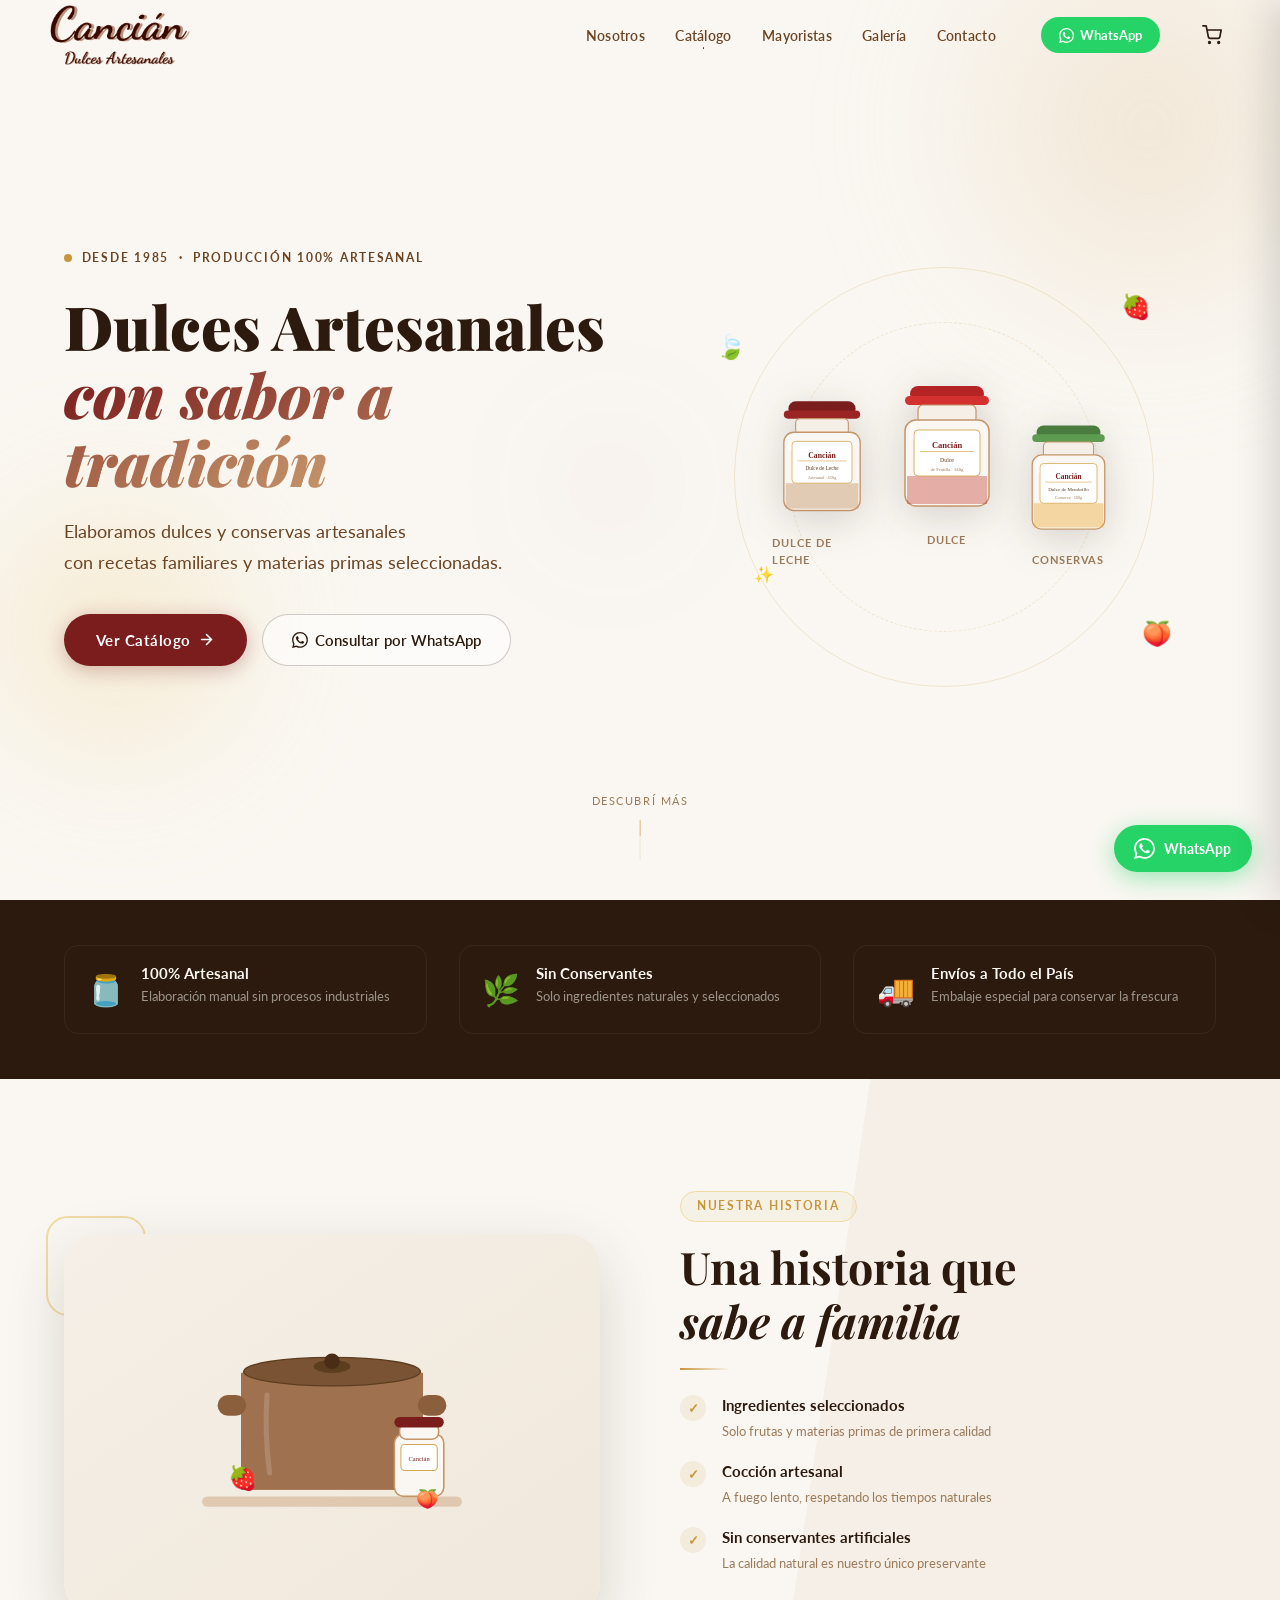
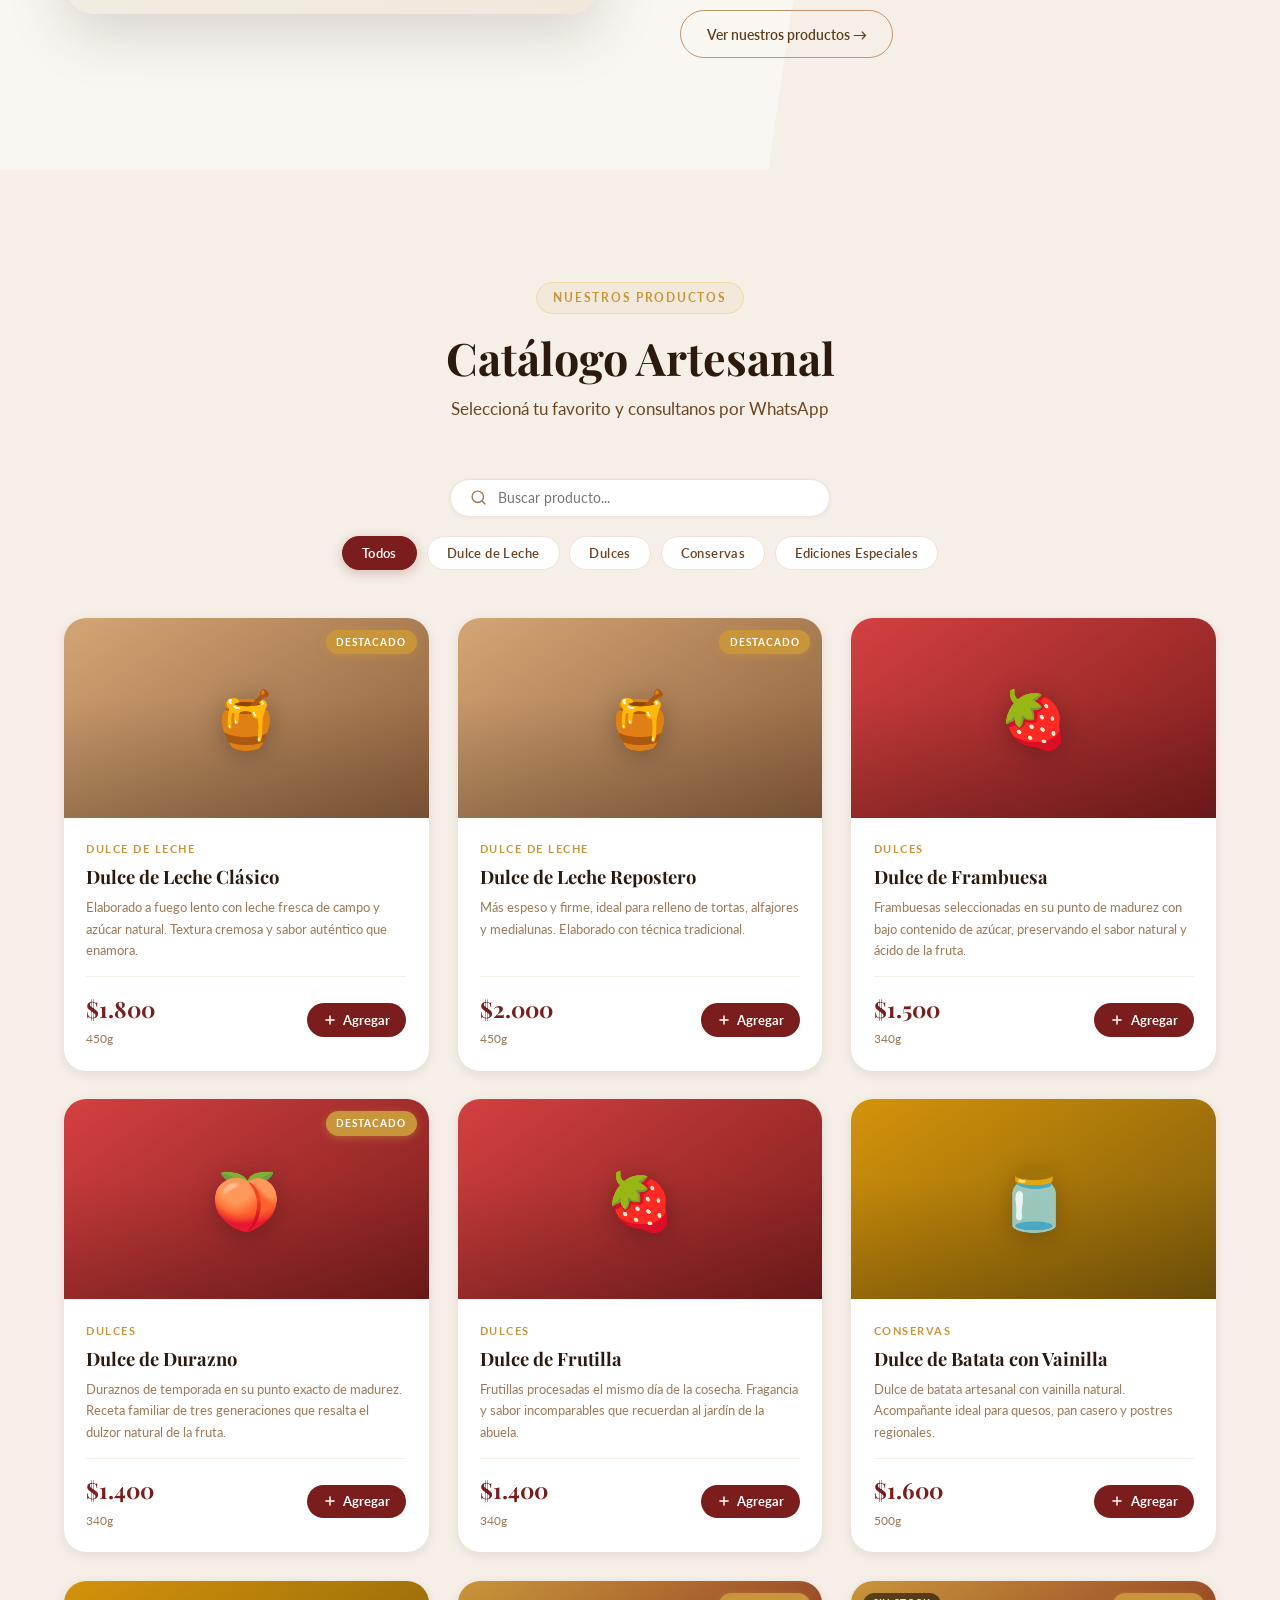
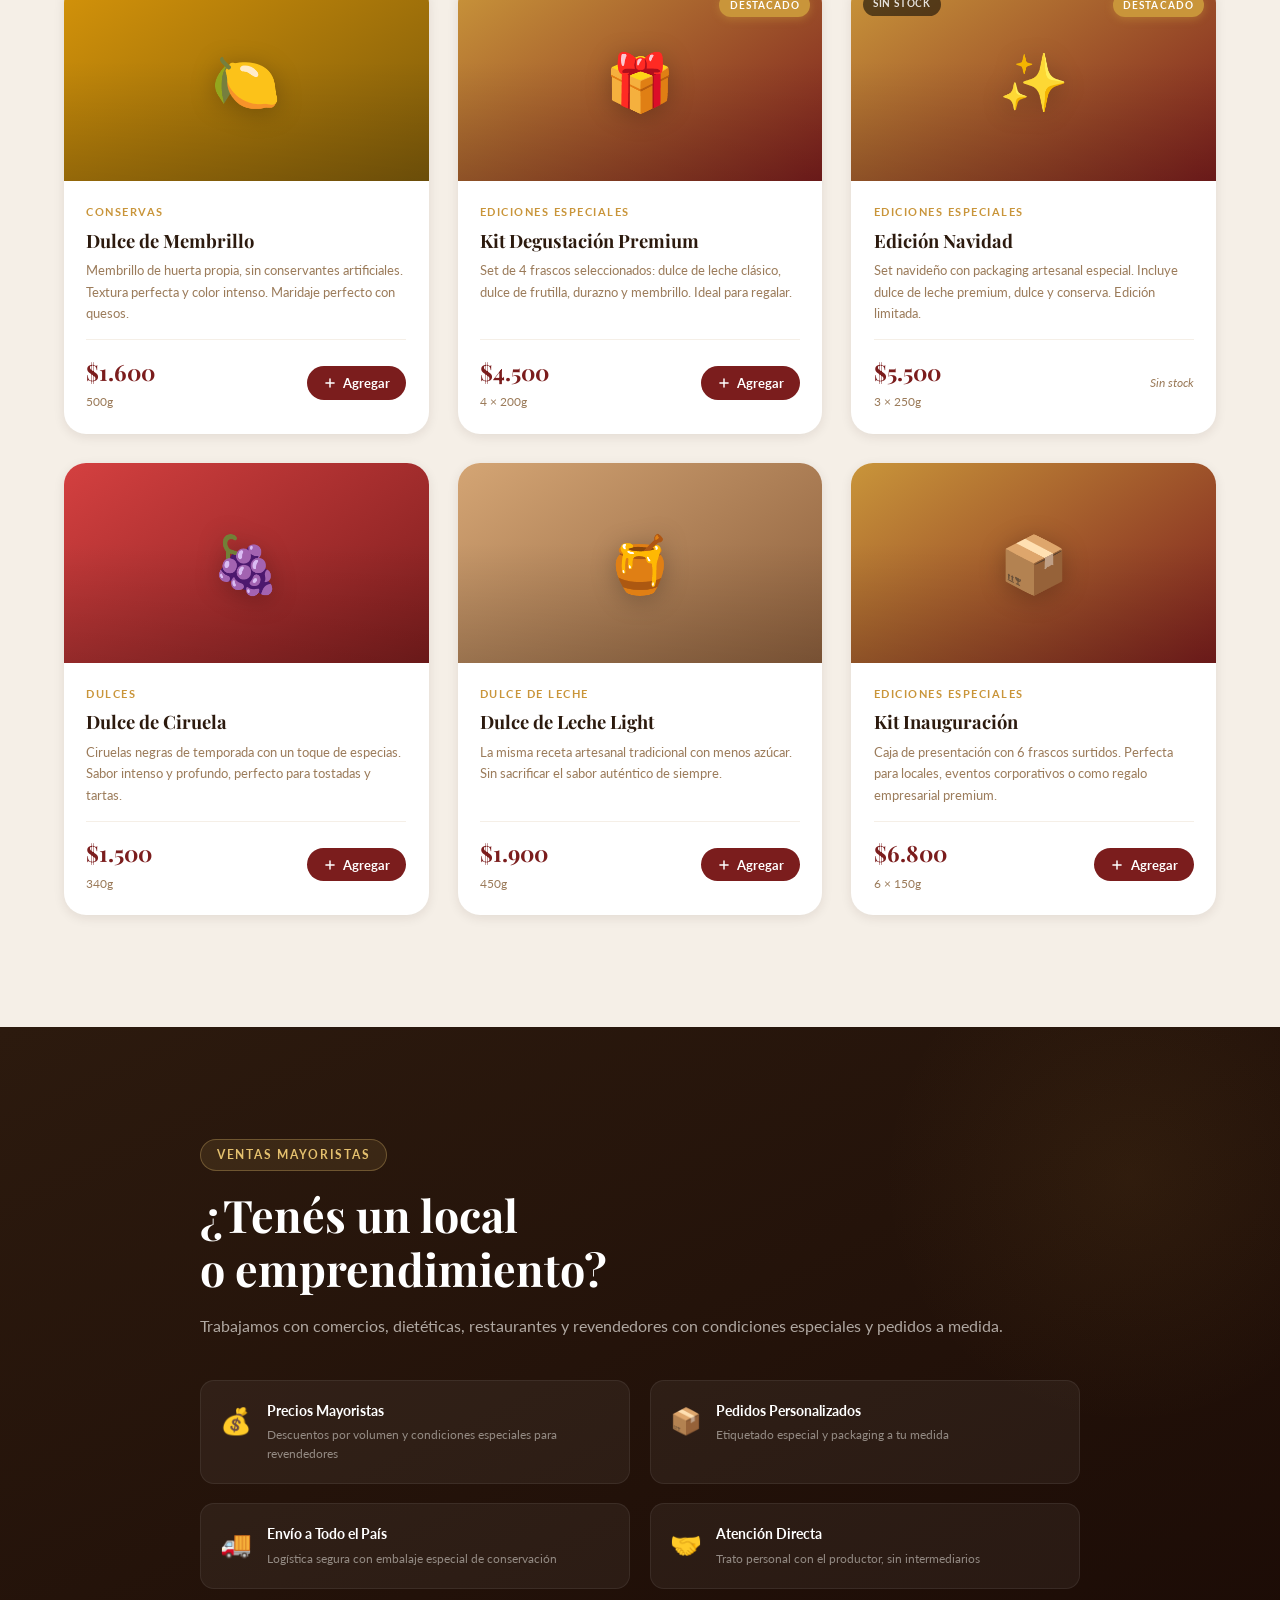
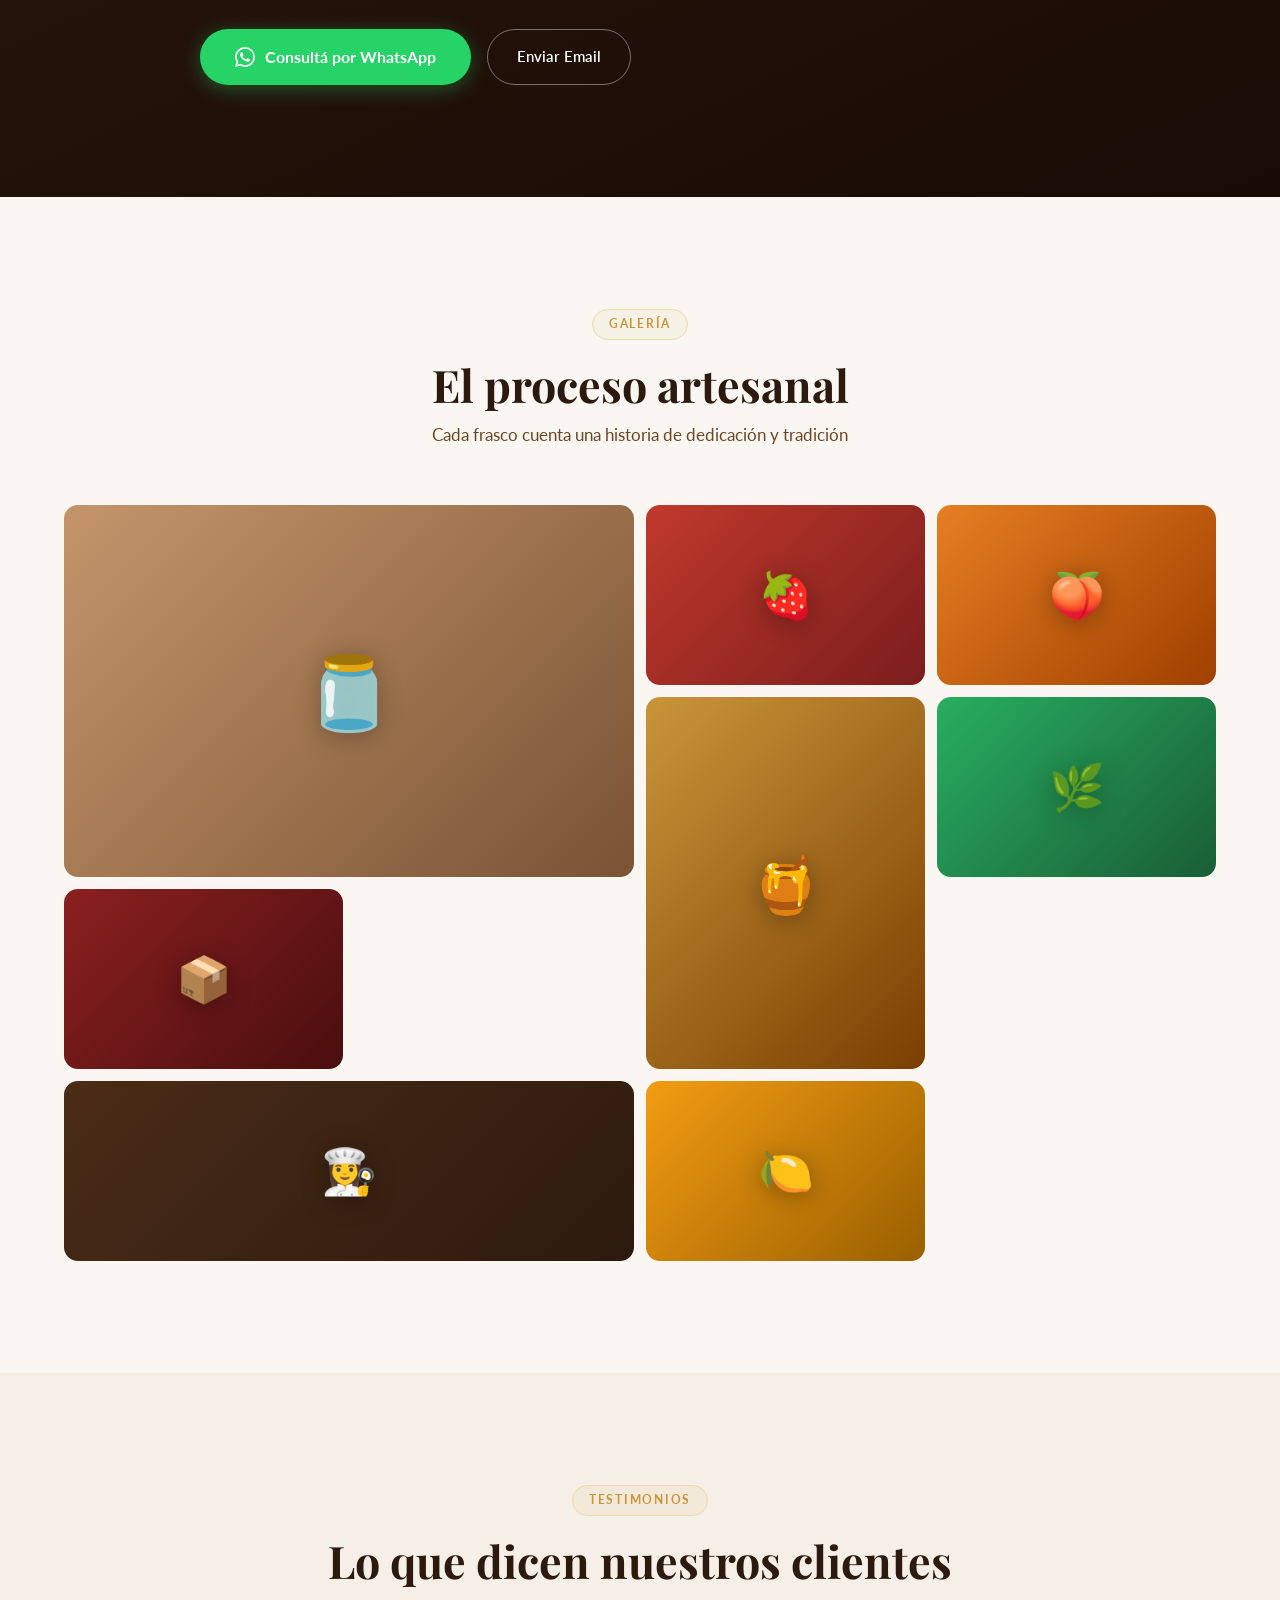
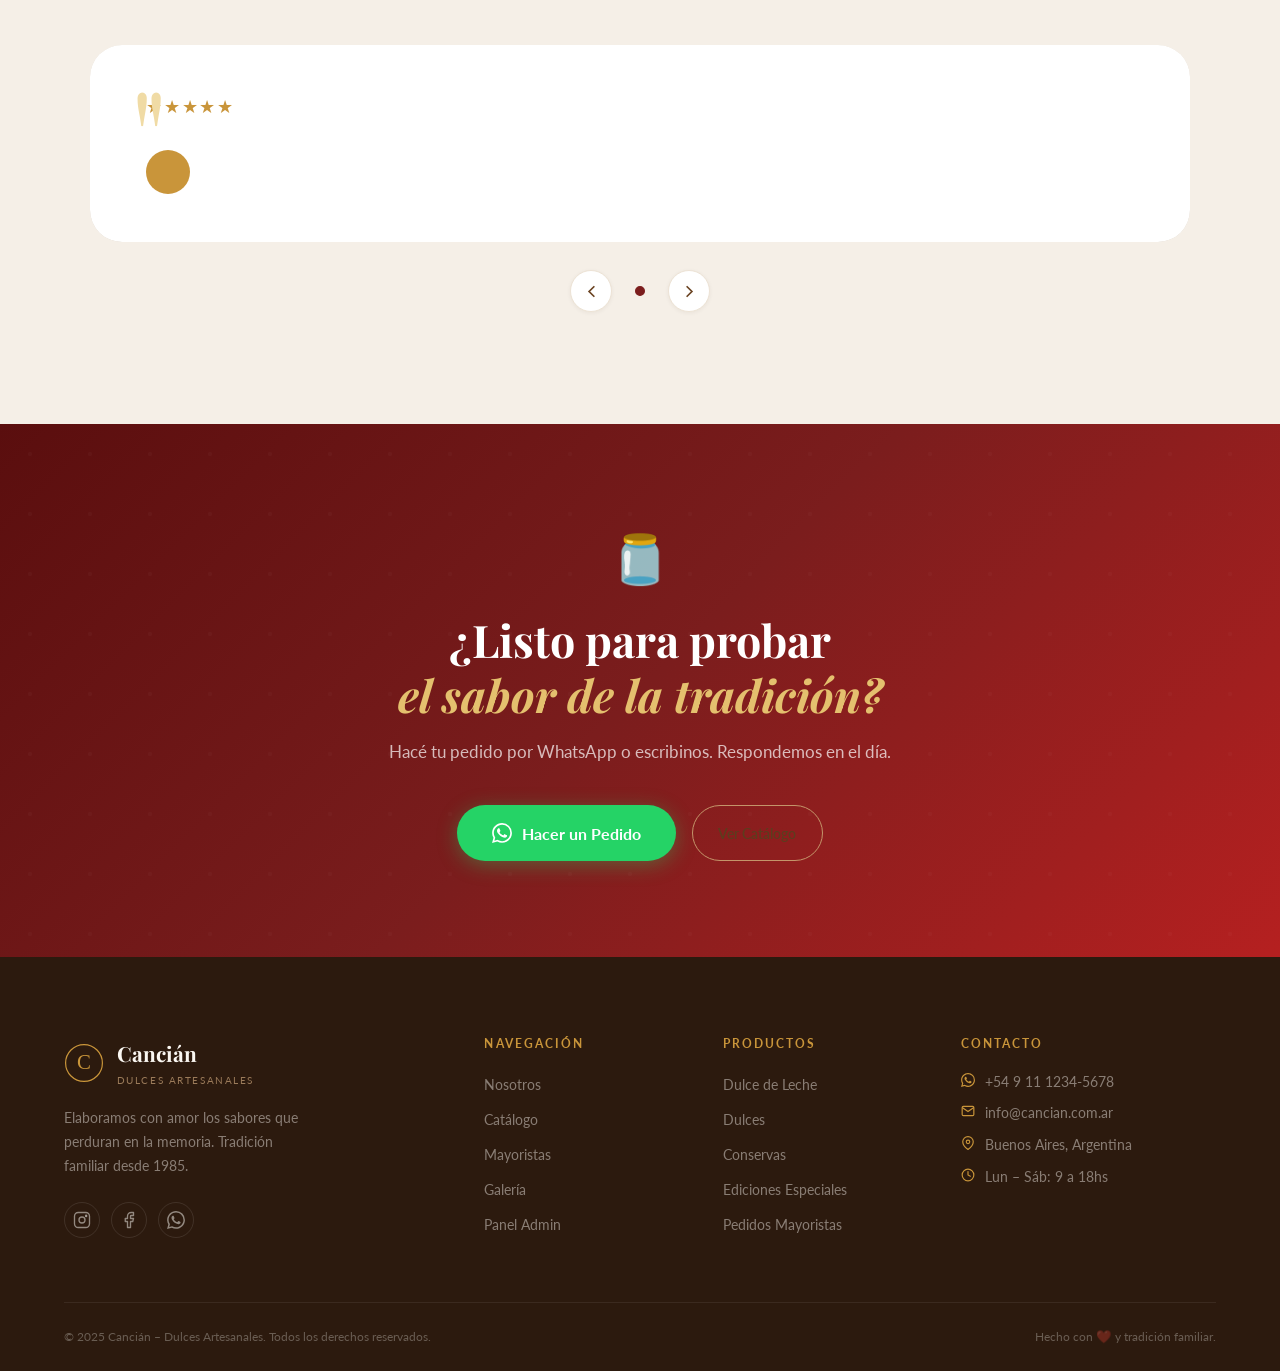
==== index.html @ 7d4ccec1 "Initial commit: sitio Cancián Dulces Artesanales Landing page con catálogo, testimonios, panel admin" ====
<!DOCTYPE html>
<html lang="es">
<head>
    <meta charset="UTF-8">
    <meta name="viewport" content="width=device-width, initial-scale=1.0">
    <meta name="description" content="Cancián Dulces Artesanales – Elaboramos dulces, dulces y conservas con recetas familiares y materias primas seleccionadas desde 1985.">
    <meta name="keywords" content="dulce de leche artesanal, dulces artesanales, conservas, dulces caseros, productos regionales Argentina">
    <meta property="og:title" content="Cancián – Dulces Artesanales">
    <meta property="og:description" content="Dulces y dulces artesanales con recetas familiares de tradición. Desde 1985.">
    <meta property="og:type" content="website">
    <title>Cancián – Dulces Artesanales</title>

    <link rel="preconnect" href="https://fonts.googleapis.com">
    <link rel="preconnect" href="https://fonts.gstatic.com" crossorigin>
    <link href="https://fonts.googleapis.com/css2?family=Playfair+Display:ital,wght@0,400;0,500;0,600;0,700;0,900;1,400;1,700&family=Crimson+Text:ital,wght@0,400;0,600;1,400&family=Lato:wght@300;400;700&display=swap" rel="stylesheet">
    <link rel="stylesheet" href="style.css">
    <link rel="icon" href="data:image/svg+xml,<svg xmlns='http://www.w3.org/2000/svg' viewBox='0 0 100 100'><rect width='100' height='100' rx='14' fill='%237B1D1D'/><text x='50%25' y='66%25' text-anchor='middle' font-family='Georgia,serif' font-size='60' fill='%23C9953A'>C</text></svg>">
</head>
<body class="is-loading">

    <!-- ====== LOADING SCREEN ====== -->
    <div class="loading-screen" id="loadingScreen">
        <div class="loading-inner">
            <div class="loading-emblem">
                <svg viewBox="0 0 100 100" xmlns="http://www.w3.org/2000/svg">
                    <circle cx="50" cy="50" r="46" fill="none" stroke="#C9953A" stroke-width="1.5" stroke-dasharray="289" stroke-dashoffset="289" class="loading-circle-anim"/>
                    <text x="50%" y="65%" text-anchor="middle" font-family="Georgia,serif" font-size="52" fill="#C9953A">C</text>
                </svg>
            </div>
            <p class="loading-name">Cancián</p>
            <p class="loading-sub">Dulces Artesanales</p>
            <div class="loading-bar-wrap"><div class="loading-bar-fill" id="loadingBar"></div></div>
        </div>
    </div>

    <!-- ====== WHATSAPP FLOTANTE ====== -->
    <a href="https://wa.me/5491112345678?text=Hola!%20Me%20interesa%20conocer%20sus%20productos%20artesanales." class="whatsapp-float" target="_blank" rel="noopener noreferrer" aria-label="Escribinos por WhatsApp">
        <svg viewBox="0 0 24 24" xmlns="http://www.w3.org/2000/svg" fill="currentColor">
            <path d="M17.472 14.382c-.297-.149-1.758-.867-2.03-.967-.273-.099-.471-.148-.67.15-.197.297-.767.966-.94 1.164-.173.199-.347.223-.644.075-.297-.15-1.255-.463-2.39-1.475-.883-.788-1.48-1.761-1.653-2.059-.173-.297-.018-.458.13-.606.134-.133.298-.347.446-.52.149-.174.198-.298.298-.497.099-.198.05-.371-.025-.52-.075-.149-.669-1.612-.916-2.207-.242-.579-.487-.5-.669-.51-.173-.008-.371-.01-.57-.01-.198 0-.52.074-.792.372-.272.297-1.04 1.016-1.04 2.479 0 1.462 1.065 2.875 1.213 3.074.149.198 2.096 3.2 5.077 4.487.709.306 1.262.489 1.694.625.712.227 1.36.195 1.871.118.571-.085 1.758-.719 2.006-1.413.248-.694.248-1.289.173-1.413-.074-.124-.272-.198-.57-.347m-5.421 7.403h-.004a9.87 9.87 0 01-5.031-1.378l-.361-.214-3.741.982.998-3.648-.235-.374a9.86 9.86 0 01-1.51-5.26c.001-5.45 4.436-9.884 9.888-9.884 2.64 0 5.122 1.03 6.988 2.898a9.825 9.825 0 012.893 6.994c-.003 5.45-4.437 9.884-9.885 9.884m8.413-18.297A11.815 11.815 0 0012.05 0C5.495 0 .16 5.335.157 11.892c0 2.096.547 4.142 1.588 5.945L.057 24l6.305-1.654a11.882 11.882 0 005.683 1.448h.005c6.554 0 11.89-5.335 11.893-11.893a11.821 11.821 0 00-3.48-8.413Z"/>
        </svg>
        <span class="wa-label">WhatsApp</span>
    </a>

    <!-- ====== NAVBAR ====== -->
    <nav class="navbar" id="navbar">
        <div class="nav-inner">
            <a href="#home" class="nav-logo">
                <img src="logo-cropped.png" alt="Cancián – Dulces Artesanales" class="nav-logo-img">
            </a>

            <ul class="nav-links" id="navLinks">
                <li><a href="#nosotros" class="nav-link">Nosotros</a></li>
                <li><a href="#catalogo" class="nav-link">Catálogo</a></li>
                <li><a href="#mayoristas" class="nav-link">Mayoristas</a></li>
                <li><a href="#galeria" class="nav-link">Galería</a></li>
                <li><a href="#contacto" class="nav-link">Contacto</a></li>
            </ul>

            <a href="https://wa.me/5491112345678" class="btn-nav-wa" target="_blank" rel="noopener">
                <svg viewBox="0 0 24 24" width="15" height="15" xmlns="http://www.w3.org/2000/svg" fill="currentColor">
                    <path d="M17.472 14.382c-.297-.149-1.758-.867-2.03-.967-.273-.099-.471-.148-.67.15-.197.297-.767.966-.94 1.164-.173.199-.347.223-.644.075-.297-.15-1.255-.463-2.39-1.475-.883-.788-1.48-1.761-1.653-2.059-.173-.297-.018-.458.13-.606.134-.133.298-.347.446-.52.149-.174.198-.298.298-.497.099-.198.05-.371-.025-.52-.075-.149-.669-1.612-.916-2.207-.242-.579-.487-.5-.669-.51-.173-.008-.371-.01-.57-.01-.198 0-.52.074-.792.372-.272.297-1.04 1.016-1.04 2.479 0 1.462 1.065 2.875 1.213 3.074.149.198 2.096 3.2 5.077 4.487.709.306 1.262.489 1.694.625.712.227 1.36.195 1.871.118.571-.085 1.758-.719 2.006-1.413.248-.694.248-1.289.173-1.413-.074-.124-.272-.198-.57-.347m-5.421 7.403h-.004a9.87 9.87 0 01-5.031-1.378l-.361-.214-3.741.982.998-3.648-.235-.374a9.86 9.86 0 01-1.51-5.26c.001-5.45 4.436-9.884 9.888-9.884 2.64 0 5.122 1.03 6.988 2.898a9.825 9.825 0 012.893 6.994c-.003 5.45-4.437 9.884-9.885 9.884m8.413-18.297A11.815 11.815 0 0012.05 0C5.495 0 .16 5.335.157 11.892c0 2.096.547 4.142 1.588 5.945L.057 24l6.305-1.654a11.882 11.882 0 005.683 1.448h.005c6.554 0 11.89-5.335 11.893-11.893a11.821 11.821 0 00-3.48-8.413Z"/>
                </svg>
                WhatsApp
            </a>

            <button class="cart-nav-btn" id="cartNavBtn" aria-label="Ver carrito">
                <svg viewBox="0 0 24 24" width="20" height="20" fill="none" stroke="currentColor" stroke-width="2" stroke-linecap="round" stroke-linejoin="round" xmlns="http://www.w3.org/2000/svg"><circle cx="9" cy="21" r="1"/><circle cx="20" cy="21" r="1"/><path d="M1 1h4l2.68 13.39a2 2 0 001.99 1.61h9.72a2 2 0 001.99-1.61L23 6H6"/></svg>
                <span class="cart-badge" id="cartBadge" style="display:none">0</span>
            </button>

            <button class="nav-toggle" id="navToggle" aria-label="Abrir menú">
                <span></span><span></span><span></span>
            </button>
        </div>
    </nav>

    <!-- ====== HERO ====== -->
    <section class="hero" id="home">
        <div class="hero-bg-orbs">
            <div class="orb orb-1"></div>
            <div class="orb orb-2"></div>
            <div class="orb orb-3"></div>
        </div>

        <div class="hero-inner">
            <!-- Text -->
            <div class="hero-text" data-reveal="fade-right">
                <div class="hero-badge">
                    <span class="badge-pulse"></span>
                    Desde 1985 &nbsp;·&nbsp; Producción 100% Artesanal
                </div>
                <h1 class="hero-h1">
                    Dulces Artesanales<br>
                    <em>con sabor a tradición</em>
                </h1>
                <p class="hero-p">
                    Elaboramos dulces y conservas artesanales<br class="hero-br">
                    con recetas familiares y materias primas seleccionadas.
                </p>
                <div class="hero-btns">
                    <a href="#catalogo" class="btn-primary">
                        Ver Catálogo
                        <svg viewBox="0 0 24 24" width="17" height="17" fill="none" stroke="currentColor" stroke-width="2.2" stroke-linecap="round" xmlns="http://www.w3.org/2000/svg"><path d="M5 12h14M12 5l7 7-7 7"/></svg>
                    </a>
                    <a href="https://wa.me/5491112345678?text=Hola!%20Me%20interesan%20sus%20productos%20artesanales." class="btn-outline-hero" target="_blank" rel="noopener">
                        <svg viewBox="0 0 24 24" width="16" height="16" fill="currentColor" xmlns="http://www.w3.org/2000/svg"><path d="M17.472 14.382c-.297-.149-1.758-.867-2.03-.967-.273-.099-.471-.148-.67.15-.197.297-.767.966-.94 1.164-.173.199-.347.223-.644.075-.297-.15-1.255-.463-2.39-1.475-.883-.788-1.48-1.761-1.653-2.059-.173-.297-.018-.458.13-.606.134-.133.298-.347.446-.52.149-.174.198-.298.298-.497.099-.198.05-.371-.025-.52-.075-.149-.669-1.612-.916-2.207-.242-.579-.487-.5-.669-.51-.173-.008-.371-.01-.57-.01-.198 0-.52.074-.792.372-.272.297-1.04 1.016-1.04 2.479 0 1.462 1.065 2.875 1.213 3.074.149.198 2.096 3.2 5.077 4.487.709.306 1.262.489 1.694.625.712.227 1.36.195 1.871.118.571-.085 1.758-.719 2.006-1.413.248-.694.248-1.289.173-1.413-.074-.124-.272-.198-.57-.347m-5.421 7.403h-.004a9.87 9.87 0 01-5.031-1.378l-.361-.214-3.741.982.998-3.648-.235-.374a9.86 9.86 0 01-1.51-5.26c.001-5.45 4.436-9.884 9.888-9.884 2.64 0 5.122 1.03 6.988 2.898a9.825 9.825 0 012.893 6.994c-.003 5.45-4.437 9.884-9.885 9.884m8.413-18.297A11.815 11.815 0 0012.05 0C5.495 0 .16 5.335.157 11.892c0 2.096.547 4.142 1.588 5.945L.057 24l6.305-1.654a11.882 11.882 0 005.683 1.448h.005c6.554 0 11.89-5.335 11.893-11.893a11.821 11.821 0 00-3.48-8.413Z"/></svg>
                        Consultar por WhatsApp
                    </a>
                </div>
            </div>

            <!-- Visual -->
            <div class="hero-visual" data-reveal="fade-left">
                <div class="hero-ring hero-ring-out"></div>
                <div class="hero-ring hero-ring-in"></div>
                <div class="hero-jars-wrap">
                    <!-- Jar 1 -->
                    <div class="hjar hjar-1">
                        <svg viewBox="0 0 110 155" xmlns="http://www.w3.org/2000/svg">
                            <rect x="18" y="18" width="74" height="16" rx="8" fill="#7B1D1D"/>
                            <rect x="13" y="28" width="84" height="9" rx="4.5" fill="#9B2525"/>
                            <rect x="26" y="37" width="58" height="18" rx="5" fill="#F5EFE7" stroke="#C4956A" stroke-width="1.2"/>
                            <rect x="13" y="52" width="84" height="86" rx="11" fill="#FAF7F2" stroke="#C4956A" stroke-width="1.5"/>
                            <rect x="15" y="108" width="80" height="28" rx="0 0 10 10" fill="#C4956A" opacity="0.45"/>
                            <rect x="22" y="62" width="66" height="46" rx="4" fill="white" stroke="#D4A853" stroke-width="0.9"/>
                            <text x="55" y="80" text-anchor="middle" font-family="Georgia,serif" font-size="8.5" fill="#7B1D1D" font-weight="bold">Cancián</text>
                            <line x1="28" y1="83.5" x2="82" y2="83.5" stroke="#D4A853" stroke-width="0.7"/>
                            <text x="55" y="94" text-anchor="middle" font-family="Georgia,serif" font-size="5.8" fill="#5C3D1E">Dulce de Leche</text>
                            <text x="55" y="103" text-anchor="middle" font-family="Georgia,serif" font-size="4.8" fill="#9B7B5A">Artesanal · 450g</text>
                            <rect x="18" y="55" width="3.5" height="18" rx="1.5" fill="white" opacity="0.55"/>
                        </svg>
                        <span class="hjar-label">Dulce de Leche</span>
                    </div>
                    <!-- Jar 2 -->
                    <div class="hjar hjar-2">
                        <svg viewBox="0 0 110 155" xmlns="http://www.w3.org/2000/svg">
                            <rect x="18" y="18" width="74" height="16" rx="8" fill="#B52424"/>
                            <rect x="13" y="28" width="84" height="9" rx="4.5" fill="#D43030"/>
                            <rect x="26" y="37" width="58" height="18" rx="5" fill="#F5EFE7" stroke="#C4956A" stroke-width="1.2"/>
                            <rect x="13" y="52" width="84" height="86" rx="11" fill="#FAF7F2" stroke="#C4956A" stroke-width="1.5"/>
                            <rect x="15" y="108" width="80" height="28" rx="0 0 10 10" fill="#C0392B" opacity="0.38"/>
                            <rect x="22" y="62" width="66" height="46" rx="4" fill="white" stroke="#D4A853" stroke-width="0.9"/>
                            <text x="55" y="80" text-anchor="middle" font-family="Georgia,serif" font-size="8.5" fill="#7B1D1D" font-weight="bold">Cancián</text>
                            <line x1="28" y1="83.5" x2="82" y2="83.5" stroke="#D4A853" stroke-width="0.7"/>
                            <text x="55" y="94" text-anchor="middle" font-family="Georgia,serif" font-size="5.8" fill="#5C3D1E">Dulce</text>
                            <text x="55" y="103" text-anchor="middle" font-family="Georgia,serif" font-size="4.8" fill="#9B7B5A">de Frutilla · 340g</text>
                            <rect x="18" y="55" width="3.5" height="18" rx="1.5" fill="white" opacity="0.55"/>
                        </svg>
                        <span class="hjar-label">Dulce</span>
                    </div>
                    <!-- Jar 3 -->
                    <div class="hjar hjar-3">
                        <svg viewBox="0 0 110 155" xmlns="http://www.w3.org/2000/svg">
                            <rect x="18" y="18" width="74" height="16" rx="8" fill="#4A7C3F"/>
                            <rect x="13" y="28" width="84" height="9" rx="4.5" fill="#5D9B50"/>
                            <rect x="26" y="37" width="58" height="18" rx="5" fill="#F5EFE7" stroke="#C4956A" stroke-width="1.2"/>
                            <rect x="13" y="52" width="84" height="86" rx="11" fill="#FAF7F2" stroke="#C4956A" stroke-width="1.5"/>
                            <rect x="15" y="108" width="80" height="28" rx="0 0 10 10" fill="#E8A020" opacity="0.38"/>
                            <rect x="22" y="62" width="66" height="46" rx="4" fill="white" stroke="#D4A853" stroke-width="0.9"/>
                            <text x="55" y="80" text-anchor="middle" font-family="Georgia,serif" font-size="8.5" fill="#7B1D1D" font-weight="bold">Cancián</text>
                            <line x1="28" y1="83.5" x2="82" y2="83.5" stroke="#D4A853" stroke-width="0.7"/>
                            <text x="55" y="94" text-anchor="middle" font-family="Georgia,serif" font-size="5.8" fill="#5C3D1E">Dulce de Membrillo</text>
                            <text x="55" y="103" text-anchor="middle" font-family="Georgia,serif" font-size="4.8" fill="#9B7B5A">Conserva · 500g</text>
                            <rect x="18" y="55" width="3.5" height="18" rx="1.5" fill="white" opacity="0.55"/>
                        </svg>
                        <span class="hjar-label">Conservas</span>
                    </div>
                </div>
                <!-- Floating deco -->
                <div class="float-el fl-1">🍓</div>
                <div class="float-el fl-2">🍃</div>
                <div class="float-el fl-3">🍑</div>
                <div class="float-el fl-4">✨</div>
            </div>
        </div>

        <div class="hero-scroll">
            <span>Descubrí más</span>
            <div class="scroll-track"><div class="scroll-dot"></div></div>
        </div>
    </section>

    <!-- ====== FEATURE STRIP ====== -->
    <section class="strip">
        <div class="strip-inner">
            <div class="strip-item" data-reveal="fade-up">
                <div class="strip-icon">🫙</div>
                <div><h4>100% Artesanal</h4><p>Elaboración manual sin procesos industriales</p></div>
            </div>
            <div class="strip-item" data-reveal="fade-up" data-delay="100">
                <div class="strip-icon">🌿</div>
                <div><h4>Sin Conservantes</h4><p>Solo ingredientes naturales y seleccionados</p></div>
            </div>
            <div class="strip-item" data-reveal="fade-up" data-delay="200">
                <div class="strip-icon">🚚</div>
                <div><h4>Envíos a Todo el País</h4><p>Embalaje especial para conservar la frescura</p></div>
            </div>
        </div>
    </section>

    <!-- ====== NOSOTROS ====== -->
    <section class="about" id="nosotros">
        <div class="about-inner">
            <!-- Visual -->
            <div class="about-visual" data-reveal="fade-right">
                <div class="about-img-frame">
                    <div class="about-art">
                        <div class="art-pot-wrap">
                            <svg viewBox="0 0 200 220" xmlns="http://www.w3.org/2000/svg" class="art-pot-svg">
                                <!-- Steam -->
                                <path d="M80 30 Q75 15 80 5" stroke="#C4956A" stroke-width="2" fill="none" stroke-linecap="round" opacity="0.6" class="steam-path s1"/>
                                <path d="M100 28 Q95 10 100 0" stroke="#C4956A" stroke-width="2" fill="none" stroke-linecap="round" opacity="0.6" class="steam-path s2"/>
                                <path d="M120 30 Q125 15 120 5" stroke="#C4956A" stroke-width="2" fill="none" stroke-linecap="round" opacity="0.6" class="steam-path s3"/>
                                <!-- Pot body -->
                                <ellipse cx="100" cy="75" rx="70" ry="12" fill="#8B5E3C"/>
                                <rect x="30" y="73" width="140" height="90" rx="20 20 30 30" fill="#A0714F"/>
                                <!-- Content -->
                                <ellipse cx="100" cy="73" rx="66" ry="10" fill="#C4956A"/>
                                <!-- Handles -->
                                <rect x="12" y="90" width="22" height="16" rx="8" fill="#8B5E3C"/>
                                <rect x="166" y="90" width="22" height="16" rx="8" fill="#8B5E3C"/>
                                <!-- Lid -->
                                <ellipse cx="100" cy="72" rx="68" ry="11" fill="#7A5335" stroke="#5C3D1E" stroke-width="1"/>
                                <ellipse cx="100" cy="68" rx="14" ry="5" fill="#5C3D1E"/>
                                <circle cx="100" cy="64" r="6" fill="#4A2C17"/>
                                <!-- Shine on pot -->
                                <path d="M50 90 Q48 120 52 150" stroke="white" stroke-width="4" fill="none" stroke-linecap="round" opacity="0.15"/>
                                <!-- Table -->
                                <rect x="0" y="168" width="200" height="8" rx="4" fill="#C4956A" opacity="0.4"/>
                                <!-- Jar beside pot -->
                                <rect x="148" y="120" width="38" height="48" rx="7" fill="#FAF7F2" stroke="#C4956A" stroke-width="1.2"/>
                                <rect x="152" y="112" width="30" height="12" rx="5" fill="#FAF7F2" stroke="#C4956A" stroke-width="1.2"/>
                                <rect x="148" y="107" width="38" height="8" rx="4" fill="#7B1D1D"/>
                                <rect x="153" y="128" width="28" height="20" rx="3" fill="white" stroke="#D4A853" stroke-width="0.8"/>
                                <text x="167" y="141" text-anchor="middle" font-family="Georgia,serif" font-size="5" fill="#7B1D1D">Cancián</text>
                                <!-- Fruit icons -->
                                <text x="20" y="160" font-size="18">🍓</text>
                                <text x="165" y="175" font-size="14">🍑</text>
                            </svg>
                        </div>
                    </div>
                </div>
                <div class="about-frame-deco"></div>
            </div>

            <!-- Text -->
            <div class="about-text" data-reveal="fade-left">
                <div class="section-tag">Nuestra Historia</div>
                <h2 class="section-title">Una historia que<br><em>sabe a familia</em></h2>
                <div class="title-line"></div>
                <div class="about-checks">
                    <div class="check-item">
                        <div class="check-icon">✓</div>
                        <div><strong>Ingredientes seleccionados</strong><p>Solo frutas y materias primas de primera calidad</p></div>
                    </div>
                    <div class="check-item">
                        <div class="check-icon">✓</div>
                        <div><strong>Cocción artesanal</strong><p>A fuego lento, respetando los tiempos naturales</p></div>
                    </div>
                    <div class="check-item">
                        <div class="check-icon">✓</div>
                        <div><strong>Sin conservantes artificiales</strong><p>La calidad natural es nuestro único preservante</p></div>
                    </div>
                </div>
                <a href="#catalogo" class="btn-outline-brown">Ver nuestros productos →</a>
            </div>
        </div>
    </section>

    <!-- ====== CATÁLOGO ====== -->
    <section class="catalog" id="catalogo">
        <div class="catalog-inner">
            <div class="section-header" data-reveal="fade-up">
                <div class="section-tag">Nuestros Productos</div>
                <h2 class="section-title">Catálogo Artesanal</h2>
                <p class="section-sub">Seleccioná tu favorito y consultanos por WhatsApp</p>
            </div>

            <!-- Controls -->
            <div class="cat-controls" data-reveal="fade-up">
                <div class="cat-search">
                    <svg viewBox="0 0 24 24" width="17" height="17" fill="none" stroke="currentColor" stroke-width="2" xmlns="http://www.w3.org/2000/svg"><circle cx="11" cy="11" r="8"/><path d="M21 21l-4.35-4.35" stroke-linecap="round"/></svg>
                    <input type="text" id="searchInput" placeholder="Buscar producto..." autocomplete="off">
                    <button class="search-clear" id="searchClear" style="display:none">✕</button>
                </div>
                <div class="cat-filters" id="catFilters">
                    <button class="filter-btn active" data-filter="all">Todos</button>
                    <button class="filter-btn" data-filter="dulce-de-leche">Dulce de Leche</button>
                    <button class="filter-btn" data-filter="dulces">Dulces</button>
                    <button class="filter-btn" data-filter="conservas">Conservas</button>
                    <button class="filter-btn" data-filter="ediciones-especiales">Ediciones Especiales</button>
                </div>
            </div>

            <!-- Grid -->
            <div class="products-grid" id="productsGrid"></div>

            <div class="no-results" id="noResults">
                <div class="no-results-icon">🫙</div>
                <p>No encontramos productos para tu búsqueda.</p>
                <button class="btn-outline-brown" onclick="resetFilters()">Ver todos los productos</button>
            </div>
        </div>
    </section>

    <!-- ====== MAYORISTAS ====== -->
    <section class="wholesale" id="mayoristas">
        <div class="wholesale-inner">
            <div class="wholesale-content" data-reveal="fade-right">
                <div class="section-tag section-tag-light">Ventas Mayoristas</div>
                <h2 class="wholesale-title">¿Tenés un local<br>o emprendimiento?</h2>
                <p class="wholesale-sub">
                    Trabajamos con comercios, dietéticas, restaurantes y revendedores
                    con condiciones especiales y pedidos a medida.
                </p>
                <div class="wholesale-grid">
                    <div class="w-benefit" data-reveal="fade-up">
                        <div class="w-icon">💰</div>
                        <div><strong>Precios Mayoristas</strong><p>Descuentos por volumen y condiciones especiales para revendedores</p></div>
                    </div>
                    <div class="w-benefit" data-reveal="fade-up" data-delay="100">
                        <div class="w-icon">📦</div>
                        <div><strong>Pedidos Personalizados</strong><p>Etiquetado especial y packaging a tu medida</p></div>
                    </div>
                    <div class="w-benefit" data-reveal="fade-up" data-delay="200">
                        <div class="w-icon">🚚</div>
                        <div><strong>Envío a Todo el País</strong><p>Logística segura con embalaje especial de conservación</p></div>
                    </div>
                    <div class="w-benefit" data-reveal="fade-up" data-delay="300">
                        <div class="w-icon">🤝</div>
                        <div><strong>Atención Directa</strong><p>Trato personal con el productor, sin intermediarios</p></div>
                    </div>
                </div>
                <div class="wholesale-ctas">
                    <a href="https://wa.me/5491112345678?text=Hola!%20Quisiera%20información%20sobre%20precios%20mayoristas." class="btn-wa-xl" target="_blank" rel="noopener">
                        <svg viewBox="0 0 24 24" width="20" height="20" fill="currentColor" xmlns="http://www.w3.org/2000/svg"><path d="M17.472 14.382c-.297-.149-1.758-.867-2.03-.967-.273-.099-.471-.148-.67.15-.197.297-.767.966-.94 1.164-.173.199-.347.223-.644.075-.297-.15-1.255-.463-2.39-1.475-.883-.788-1.48-1.761-1.653-2.059-.173-.297-.018-.458.13-.606.134-.133.298-.347.446-.52.149-.174.198-.298.298-.497.099-.198.05-.371-.025-.52-.075-.149-.669-1.612-.916-2.207-.242-.579-.487-.5-.669-.51-.173-.008-.371-.01-.57-.01-.198 0-.52.074-.792.372-.272.297-1.04 1.016-1.04 2.479 0 1.462 1.065 2.875 1.213 3.074.149.198 2.096 3.2 5.077 4.487.709.306 1.262.489 1.694.625.712.227 1.36.195 1.871.118.571-.085 1.758-.719 2.006-1.413.248-.694.248-1.289.173-1.413-.074-.124-.272-.198-.57-.347m-5.421 7.403h-.004a9.87 9.87 0 01-5.031-1.378l-.361-.214-3.741.982.998-3.648-.235-.374a9.86 9.86 0 01-1.51-5.26c.001-5.45 4.436-9.884 9.888-9.884 2.64 0 5.122 1.03 6.988 2.898a9.825 9.825 0 012.893 6.994c-.003 5.45-4.437 9.884-9.885 9.884m8.413-18.297A11.815 11.815 0 0012.05 0C5.495 0 .16 5.335.157 11.892c0 2.096.547 4.142 1.588 5.945L.057 24l6.305-1.654a11.882 11.882 0 005.683 1.448h.005c6.554 0 11.89-5.335 11.893-11.893a11.821 11.821 0 00-3.48-8.413Z"/></svg>
                        Consultá por WhatsApp
                    </a>
                    <a href="mailto:mayoristas@cancian.com.ar" class="btn-outline-white">Enviar Email</a>
                </div>
            </div>
        </div>
    </section>

    <!-- ====== GALERÍA ====== -->
    <section class="gallery" id="galeria">
        <div class="gallery-inner">
            <div class="section-header" data-reveal="fade-up">
                <div class="section-tag">Galería</div>
                <h2 class="section-title">El proceso artesanal</h2>
                <p class="section-sub">Cada frasco cuenta una historia de dedicación y tradición</p>
            </div>
            <div class="gallery-grid" data-reveal="fade-up">
                <div class="gitem gitem-lg">
                    <div class="gimg" style="background:linear-gradient(135deg,#C4956A 0%,#7A5335 100%)"><span class="gemoji">🫙</span></div>
                    <div class="govl"><p>Frascos recién elaborados</p></div>
                </div>
                <div class="gitem">
                    <div class="gimg" style="background:linear-gradient(135deg,#C0392B 0%,#7B1D1D 100%)"><span class="gemoji">🍓</span></div>
                    <div class="govl"><p>Frutillas de temporada</p></div>
                </div>
                <div class="gitem">
                    <div class="gimg" style="background:linear-gradient(135deg,#E67E22 0%,#A04000 100%)"><span class="gemoji">🍑</span></div>
                    <div class="govl"><p>Duraznos seleccionados</p></div>
                </div>
                <div class="gitem gitem-tall">
                    <div class="gimg" style="background:linear-gradient(135deg,#C9953A 0%,#7B3F00 100%)"><span class="gemoji">🍯</span></div>
                    <div class="govl"><p>Dulce de leche artesanal</p></div>
                </div>
                <div class="gitem">
                    <div class="gimg" style="background:linear-gradient(135deg,#27AE60 0%,#1A5E36 100%)"><span class="gemoji">🌿</span></div>
                    <div class="govl"><p>Ingredientes naturales</p></div>
                </div>
                <div class="gitem">
                    <div class="gimg" style="background:linear-gradient(135deg,#8B2020 0%,#4A0E0E 100%)"><span class="gemoji">📦</span></div>
                    <div class="govl"><p>Packaging artesanal</p></div>
                </div>
                <div class="gitem gitem-wide">
                    <div class="gimg" style="background:linear-gradient(135deg,#4A2C17 0%,#2C1A0E 100%)"><span class="gemoji">👩‍🍳</span></div>
                    <div class="govl"><p>Elaboración familiar</p></div>
                </div>
                <div class="gitem">
                    <div class="gimg" style="background:linear-gradient(135deg,#F39C12 0%,#9A6000 100%)"><span class="gemoji">🍋</span></div>
                    <div class="govl"><p>Cítricos de huerta propia</p></div>
                </div>
            </div>
        </div>
    </section>

    <!-- ====== TESTIMONIOS ====== -->
    <section class="testimonials" id="testimonios">
        <div class="test-inner">
            <div class="section-header" data-reveal="fade-up">
                <div class="section-tag">Testimonios</div>
                <h2 class="section-title">Lo que dicen nuestros clientes</h2>
            </div>
            <div class="test-slider" data-reveal="fade-up">
                <div class="test-track-wrap">
                    <div class="test-track" id="testTrack">
                        <div class="tcard">
                            <div class="tcard-stars">★★★★★</div>
                            <p class="tcard-text"></p>
                            <div class="tcard-author">
                                <div class="tcard-av" style="background:#C9953A"></div>
                                <div><strong></strong><span></span></div>
                            </div>
                        </div>
                    </div>
                </div>
                <div class="test-controls">
                    <button class="t-btn t-prev" id="tPrev" aria-label="Anterior">
                        <svg viewBox="0 0 24 24" width="19" height="19" fill="none" stroke="currentColor" stroke-width="2.2" stroke-linecap="round" xmlns="http://www.w3.org/2000/svg"><path d="M15 18l-6-6 6-6"/></svg>
                    </button>
                    <div class="test-dots" id="testDots"></div>
                    <button class="t-btn t-next" id="tNext" aria-label="Siguiente">
                        <svg viewBox="0 0 24 24" width="19" height="19" fill="none" stroke="currentColor" stroke-width="2.2" stroke-linecap="round" xmlns="http://www.w3.org/2000/svg"><path d="M9 18l6-6-6-6"/></svg>
                    </button>
                </div>
            </div>
        </div>
    </section>

    <!-- ====== CONTACT CTA ====== -->
    <section class="cta-section" id="contacto">
        <div class="cta-inner" data-reveal="fade-up">
            <div class="cta-deco">🫙</div>
            <h2>¿Listo para probar<br><em>el sabor de la tradición?</em></h2>
            <p>Hacé tu pedido por WhatsApp o escribinos. Respondemos en el día.</p>
            <div class="cta-btns">
                <a href="https://wa.me/5491112345678?text=Hola!%20Quiero%20hacer%20un%20pedido%20de%20dulces%20artesanales." class="btn-wa-xl" target="_blank" rel="noopener">
                    <svg viewBox="0 0 24 24" width="20" height="20" fill="currentColor" xmlns="http://www.w3.org/2000/svg"><path d="M17.472 14.382c-.297-.149-1.758-.867-2.03-.967-.273-.099-.471-.148-.67.15-.197.297-.767.966-.94 1.164-.173.199-.347.223-.644.075-.297-.15-1.255-.463-2.39-1.475-.883-.788-1.48-1.761-1.653-2.059-.173-.297-.018-.458.13-.606.134-.133.298-.347.446-.52.149-.174.198-.298.298-.497.099-.198.05-.371-.025-.52-.075-.149-.669-1.612-.916-2.207-.242-.579-.487-.5-.669-.51-.173-.008-.371-.01-.57-.01-.198 0-.52.074-.792.372-.272.297-1.04 1.016-1.04 2.479 0 1.462 1.065 2.875 1.213 3.074.149.198 2.096 3.2 5.077 4.487.709.306 1.262.489 1.694.625.712.227 1.36.195 1.871.118.571-.085 1.758-.719 2.006-1.413.248-.694.248-1.289.173-1.413-.074-.124-.272-.198-.57-.347m-5.421 7.403h-.004a9.87 9.87 0 01-5.031-1.378l-.361-.214-3.741.982.998-3.648-.235-.374a9.86 9.86 0 01-1.51-5.26c.001-5.45 4.436-9.884 9.888-9.884 2.64 0 5.122 1.03 6.988 2.898a9.825 9.825 0 012.893 6.994c-.003 5.45-4.437 9.884-9.885 9.884m8.413-18.297A11.815 11.815 0 0012.05 0C5.495 0 .16 5.335.157 11.892c0 2.096.547 4.142 1.588 5.945L.057 24l6.305-1.654a11.882 11.882 0 005.683 1.448h.005c6.554 0 11.89-5.335 11.893-11.893a11.821 11.821 0 00-3.48-8.413Z"/></svg>
                    Hacer un Pedido
                </a>
                <a href="#catalogo" class="btn-outline-brown">Ver Catálogo</a>
            </div>
        </div>
    </section>

    <!-- ====== FOOTER ====== -->
    <footer class="footer">
        <div class="footer-inner">
            <div class="footer-brand">
                <div class="footer-logo">
                    <svg viewBox="0 0 50 50" width="40" height="40" xmlns="http://www.w3.org/2000/svg">
                        <circle cx="25" cy="25" r="23" fill="none" stroke="#C9953A" stroke-width="1.5"/>
                        <text x="50%" y="66%" text-anchor="middle" font-family="Georgia,serif" font-size="26" fill="#C9953A">C</text>
                    </svg>
                    <div>
                        <span class="f-brand-name">Cancián</span>
                        <span class="f-brand-sub">Dulces Artesanales</span>
                    </div>
                </div>
                <p>Elaboramos con amor los sabores que perduran en la memoria. Tradición familiar desde 1985.</p>
                <div class="footer-social">
                    <a href="#" aria-label="Instagram" class="soc-link">
                        <svg viewBox="0 0 24 24" width="18" height="18" fill="none" stroke="currentColor" stroke-width="1.8" xmlns="http://www.w3.org/2000/svg"><rect x="2" y="2" width="20" height="20" rx="5"/><circle cx="12" cy="12" r="4"/><circle cx="17.5" cy="6.5" r="0.8" fill="currentColor"/></svg>
                    </a>
                    <a href="#" aria-label="Facebook" class="soc-link">
                        <svg viewBox="0 0 24 24" width="18" height="18" fill="none" stroke="currentColor" stroke-width="1.8" xmlns="http://www.w3.org/2000/svg"><path d="M18 2h-3a5 5 0 00-5 5v3H7v4h3v8h4v-8h3l1-4h-4V7a1 1 0 011-1h3z" stroke-linecap="round" stroke-linejoin="round"/></svg>
                    </a>
                    <a href="https://wa.me/5491112345678" aria-label="WhatsApp" class="soc-link" target="_blank" rel="noopener">
                        <svg viewBox="0 0 24 24" width="18" height="18" fill="currentColor" xmlns="http://www.w3.org/2000/svg"><path d="M17.472 14.382c-.297-.149-1.758-.867-2.03-.967-.273-.099-.471-.148-.67.15-.197.297-.767.966-.94 1.164-.173.199-.347.223-.644.075-.297-.15-1.255-.463-2.39-1.475-.883-.788-1.48-1.761-1.653-2.059-.173-.297-.018-.458.13-.606.134-.133.298-.347.446-.52.149-.174.198-.298.298-.497.099-.198.05-.371-.025-.52-.075-.149-.669-1.612-.916-2.207-.242-.579-.487-.5-.669-.51-.173-.008-.371-.01-.57-.01-.198 0-.52.074-.792.372-.272.297-1.04 1.016-1.04 2.479 0 1.462 1.065 2.875 1.213 3.074.149.198 2.096 3.2 5.077 4.487.709.306 1.262.489 1.694.625.712.227 1.36.195 1.871.118.571-.085 1.758-.719 2.006-1.413.248-.694.248-1.289.173-1.413-.074-.124-.272-.198-.57-.347m-5.421 7.403h-.004a9.87 9.87 0 01-5.031-1.378l-.361-.214-3.741.982.998-3.648-.235-.374a9.86 9.86 0 01-1.51-5.26c.001-5.45 4.436-9.884 9.888-9.884 2.64 0 5.122 1.03 6.988 2.898a9.825 9.825 0 012.893 6.994c-.003 5.45-4.437 9.884-9.885 9.884m8.413-18.297A11.815 11.815 0 0012.05 0C5.495 0 .16 5.335.157 11.892c0 2.096.547 4.142 1.588 5.945L.057 24l6.305-1.654a11.882 11.882 0 005.683 1.448h.005c6.554 0 11.89-5.335 11.893-11.893a11.821 11.821 0 00-3.48-8.413Z"/></svg>
                    </a>
                </div>
            </div>

            <div class="footer-col">
                <h5>Navegación</h5>
                <ul>
                    <li><a href="#nosotros">Nosotros</a></li>
                    <li><a href="#catalogo">Catálogo</a></li>
                    <li><a href="#mayoristas">Mayoristas</a></li>
                    <li><a href="#galeria">Galería</a></li>
                    <li><a href="admin.html">Panel Admin</a></li>
                </ul>
            </div>

            <div class="footer-col">
                <h5>Productos</h5>
                <ul>
                    <li><a href="#catalogo">Dulce de Leche</a></li>
                    <li><a href="#catalogo">Dulces</a></li>
                    <li><a href="#catalogo">Conservas</a></li>
                    <li><a href="#catalogo">Ediciones Especiales</a></li>
                    <li><a href="#mayoristas">Pedidos Mayoristas</a></li>
                </ul>
            </div>

            <div class="footer-col footer-contact-col">
                <h5>Contacto</h5>
                <ul class="footer-contact-list">
                    <li>
                        <svg viewBox="0 0 24 24" width="14" height="14" fill="currentColor" xmlns="http://www.w3.org/2000/svg"><path d="M17.472 14.382c-.297-.149-1.758-.867-2.03-.967-.273-.099-.471-.148-.67.15-.197.297-.767.966-.94 1.164-.173.199-.347.223-.644.075-.297-.15-1.255-.463-2.39-1.475-.883-.788-1.48-1.761-1.653-2.059-.173-.297-.018-.458.13-.606.134-.133.298-.347.446-.52.149-.174.198-.298.298-.497.099-.198.05-.371-.025-.52-.075-.149-.669-1.612-.916-2.207-.242-.579-.487-.5-.669-.51-.173-.008-.371-.01-.57-.01-.198 0-.52.074-.792.372-.272.297-1.04 1.016-1.04 2.479 0 1.462 1.065 2.875 1.213 3.074.149.198 2.096 3.2 5.077 4.487.709.306 1.262.489 1.694.625.712.227 1.36.195 1.871.118.571-.085 1.758-.719 2.006-1.413.248-.694.248-1.289.173-1.413-.074-.124-.272-.198-.57-.347m-5.421 7.403h-.004a9.87 9.87 0 01-5.031-1.378l-.361-.214-3.741.982.998-3.648-.235-.374a9.86 9.86 0 01-1.51-5.26c.001-5.45 4.436-9.884 9.888-9.884 2.64 0 5.122 1.03 6.988 2.898a9.825 9.825 0 012.893 6.994c-.003 5.45-4.437 9.884-9.885 9.884m8.413-18.297A11.815 11.815 0 0012.05 0C5.495 0 .16 5.335.157 11.892c0 2.096.547 4.142 1.588 5.945L.057 24l6.305-1.654a11.882 11.882 0 005.683 1.448h.005c6.554 0 11.89-5.335 11.893-11.893a11.821 11.821 0 00-3.48-8.413Z"/></svg>
                        <a href="https://wa.me/5491112345678" target="_blank" rel="noopener">+54 9 11 1234-5678</a>
                    </li>
                    <li>
                        <svg viewBox="0 0 24 24" width="14" height="14" fill="none" stroke="currentColor" stroke-width="2" xmlns="http://www.w3.org/2000/svg"><path d="M4 4h16c1.1 0 2 .9 2 2v12c0 1.1-.9 2-2 2H4c-1.1 0-2-.9-2-2V6c0-1.1.9-2 2-2z"/><polyline points="22,6 12,13 2,6"/></svg>
                        <a href="mailto:info@cancian.com.ar">info@cancian.com.ar</a>
                    </li>
                    <li>
                        <svg viewBox="0 0 24 24" width="14" height="14" fill="none" stroke="currentColor" stroke-width="2" xmlns="http://www.w3.org/2000/svg"><path d="M21 10c0 7-9 13-9 13s-9-6-9-13a9 9 0 0118 0z"/><circle cx="12" cy="10" r="3"/></svg>
                        <span>Buenos Aires, Argentina</span>
                    </li>
                    <li>
                        <svg viewBox="0 0 24 24" width="14" height="14" fill="none" stroke="currentColor" stroke-width="2" xmlns="http://www.w3.org/2000/svg"><circle cx="12" cy="12" r="10"/><polyline points="12,6 12,12 16,14" stroke-linecap="round"/></svg>
                        <span>Lun – Sáb: 9 a 18hs</span>
                    </li>
                </ul>
            </div>
        </div>

        <div class="footer-bottom">
            <p>© 2025 Cancián – Dulces Artesanales. Todos los derechos reservados.</p>
            <p>Hecho con ❤️ y tradición familiar.</p>
        </div>
    </footer>

    <!-- ====== CARRITO ====== -->
    <div class="cart-overlay" id="cartOverlay"></div>
    <div class="cart-panel" id="cartPanel">
        <div class="cart-header">
            <h3 class="cart-title">
                <svg viewBox="0 0 24 24" width="20" height="20" fill="none" stroke="currentColor" stroke-width="2" stroke-linecap="round" stroke-linejoin="round" xmlns="http://www.w3.org/2000/svg"><circle cx="9" cy="21" r="1"/><circle cx="20" cy="21" r="1"/><path d="M1 1h4l2.68 13.39a2 2 0 001.99 1.61h9.72a2 2 0 001.99-1.61L23 6H6"/></svg>
                Mi Pedido
            </h3>
            <button class="cart-close" id="cartClose">✕</button>
        </div>

        <div class="cart-empty" id="cartEmpty">
            <div class="cart-empty-icon">🛒</div>
            <p>Tu carrito está vacío</p>
            <small>Agregá productos del catálogo</small>
        </div>

        <div class="cart-items" id="cartItems"></div>

        <div class="cart-footer" id="cartFooter">
            <div class="cart-total-row">
                <span>Total</span>
                <span class="cart-total-amount" id="cartTotalAmount"></span>
            </div>
            <button class="cart-wa-btn" id="cartWaBtn">
                <svg viewBox="0 0 24 24" width="18" height="18" fill="currentColor" xmlns="http://www.w3.org/2000/svg"><path d="M17.472 14.382c-.297-.149-1.758-.867-2.03-.967-.273-.099-.471-.148-.67.15-.197.297-.767.966-.94 1.164-.173.199-.347.223-.644.075-.297-.15-1.255-.463-2.39-1.475-.883-.788-1.48-1.761-1.653-2.059-.173-.297-.018-.458.13-.606.134-.133.298-.347.446-.52.149-.174.198-.298.298-.497.099-.198.05-.371-.025-.52-.075-.149-.669-1.612-.916-2.207-.242-.579-.487-.5-.669-.51-.173-.008-.371-.01-.57-.01-.198 0-.52.074-.792.372-.272.297-1.04 1.016-1.04 2.479 0 1.462 1.065 2.875 1.213 3.074.149.198 2.096 3.2 5.077 4.487.709.306 1.262.489 1.694.625.712.227 1.36.195 1.871.118.571-.085 1.758-.719 2.006-1.413.248-.694.248-1.289.173-1.413-.074-.124-.272-.198-.57-.347m-5.421 7.403h-.004a9.87 9.87 0 01-5.031-1.378l-.361-.214-3.741.982.998-3.648-.235-.374a9.86 9.86 0 01-1.51-5.26c.001-5.45 4.436-9.884 9.888-9.884 2.64 0 5.122 1.03 6.988 2.898a9.825 9.825 0 012.893 6.994c-.003 5.45-4.437 9.884-9.885 9.884m8.413-18.297A11.815 11.815 0 0012.05 0C5.495 0 .16 5.335.157 11.892c0 2.096.547 4.142 1.588 5.945L.057 24l6.305-1.654a11.882 11.882 0 005.683 1.448h.005c6.554 0 11.89-5.335 11.893-11.893a11.821 11.821 0 00-3.48-8.413Z"/></svg>
                Hacer pedido por WhatsApp
            </button>
            <button class="cart-clear-btn" id="cartClearBtn">Vaciar carrito</button>
        </div>
    </div>

    <!-- Lightbox -->
    <div class="lightbox" id="lightbox">
        <button class="lightbox-close" id="lightboxClose" aria-label="Cerrar">✕</button>
        <img class="lightbox-img" id="lightboxImg" alt="">
    </div>

    <script src="script.js"></script>
</body>
</html>
---- style.css ----
/* ================================================================
   CANCIÁN – DULCES ARTESANALES
   style.css — Premium Artisanal Theme
   ================================================================ */

/* === VARIABLES === */
:root {
  --cream:        #FAF7F2;
  --cream-dark:   #F0E8DB;
  --beige:        #EDE3D5;
  --beige-light:  #F5EFE7;
  --gold:         #C9953A;
  --gold-light:   #E4C06E;
  --gold-pale:    #F0DBA5;
  --caramel:      #C4956A;
  --brown-lt:     #8B5E3C;
  --brown:        #5C3D1E;
  --brown-dk:     #2C1A0E;
  --burgundy:     #7B1D1D;
  --burgundy-dk:  #5A0E0E;
  --burgundy-lt:  #9B2525;
  --txt-primary:  #2C1A0E;
  --txt-sec:      #6B4423;
  --txt-muted:    #9B7B5A;
  --white:        #FFFFFF;
  --green-wa:     #25D366;

  --shadow-xs:  0 1px 4px rgba(44,26,14,.06);
  --shadow-sm:  0 3px 12px rgba(44,26,14,.09);
  --shadow-md:  0 8px 28px rgba(44,26,14,.12);
  --shadow-lg:  0 20px 60px rgba(44,26,14,.16);
  --shadow-xl:  0 32px 80px rgba(44,26,14,.20);

  --radius-sm: 8px;
  --radius-md: 14px;
  --radius-lg: 22px;
  --radius-xl: 32px;

  --nav-h: 70px;
  --trans: all .38s cubic-bezier(.4,0,.2,1);
  --trans-fast: all .22s cubic-bezier(.4,0,.2,1);
}

/* === RESET === */
*, *::before, *::after { box-sizing: border-box; margin: 0; padding: 0; }
html { scroll-behavior: smooth; font-size: 16px; }
body { font-family: 'Lato', sans-serif; background: var(--cream); color: var(--txt-primary); line-height: 1.6; overflow-x: hidden; }
img { max-width: 100%; display: block; }
a { text-decoration: none; color: inherit; }
ul { list-style: none; }
button { cursor: pointer; border: none; background: none; font-family: inherit; }
input { font-family: inherit; }
em { font-family: 'Playfair Display', Georgia, serif; font-style: italic; }

/* === TYPOGRAPHY === */
h1, h2, h3, h4, h5 { font-family: 'Playfair Display', Georgia, serif; color: var(--txt-primary); line-height: 1.22; }

/* === HELPERS === */
.section-tag {
  display: inline-block;
  font-family: 'Lato', sans-serif;
  font-size: .72rem;
  font-weight: 700;
  letter-spacing: .15em;
  text-transform: uppercase;
  color: var(--gold);
  border: 1px solid var(--gold-pale);
  border-radius: 50px;
  padding: .35rem 1rem;
  margin-bottom: 1.1rem;
  background: rgba(201,149,58,.07);
}
.section-tag-light {
  color: var(--gold-light);
  border-color: rgba(228,192,110,.3);
  background: rgba(228,192,110,.1);
}
.section-title {
  font-size: clamp(1.9rem, 3.5vw, 2.8rem);
  font-weight: 700;
  color: var(--txt-primary);
  margin-bottom: .6rem;
}
.section-sub {
  font-size: 1.05rem;
  color: var(--txt-sec);
  max-width: 480px;
  margin: 0 auto;
}
.section-header {
  text-align: center;
  margin-bottom: 3.5rem;
}
.title-line {
  width: 50px;
  height: 2px;
  background: linear-gradient(90deg, var(--gold), transparent);
  margin: 1.2rem 0 1.5rem;
}

/* Buttons */
.btn-primary {
  display: inline-flex; align-items: center; gap: .5rem;
  background: var(--burgundy);
  color: var(--white);
  padding: .85rem 2rem;
  border-radius: 50px;
  font-size: .95rem;
  font-weight: 700;
  letter-spacing: .03em;
  transition: var(--trans);
  box-shadow: 0 4px 20px rgba(123,29,29,.3);
}
.btn-primary:hover { background: var(--burgundy-dk); transform: translateY(-2px); box-shadow: 0 8px 28px rgba(123,29,29,.38); }

.btn-outline-hero {
  display: inline-flex; align-items: center; gap: .45rem;
  border: 1.5px solid rgba(44,26,14,.22);
  color: var(--txt-primary);
  padding: .82rem 1.8rem;
  border-radius: 50px;
  font-size: .95rem;
  font-weight: 600;
  transition: var(--trans);
  background: rgba(255,255,255,.5);
}
.btn-outline-hero:hover { border-color: var(--burgundy); color: var(--burgundy); background: rgba(123,29,29,.06); transform: translateY(-2px); }

.btn-outline-brown {
  display: inline-flex; align-items: center; gap: .4rem;
  border: 1.5px solid var(--caramel);
  color: var(--brown);
  padding: .72rem 1.6rem;
  border-radius: 50px;
  font-size: .9rem;
  font-weight: 600;
  transition: var(--trans);
}
.btn-outline-brown:hover { background: var(--burgundy); color: white; border-color: var(--burgundy); transform: translateY(-2px); }

.btn-wa-xl {
  display: inline-flex; align-items: center; gap: .6rem;
  background: var(--green-wa);
  color: white;
  padding: .95rem 2.2rem;
  border-radius: 50px;
  font-size: 1rem;
  font-weight: 700;
  transition: var(--trans);
  box-shadow: 0 4px 20px rgba(37,211,102,.35);
}
.btn-wa-xl:hover { background: #1EBE58; transform: translateY(-2px); box-shadow: 0 8px 28px rgba(37,211,102,.45); }

.btn-outline-white {
  display: inline-flex; align-items: center;
  border: 1.5px solid rgba(255,255,255,.4);
  color: white;
  padding: .92rem 1.8rem;
  border-radius: 50px;
  font-size: .95rem;
  font-weight: 600;
  transition: var(--trans);
}
.btn-outline-white:hover { background: rgba(255,255,255,.15); border-color: white; transform: translateY(-2px); }

/* ================================================================
   LOADING SCREEN
   ================================================================ */
.loading-screen {
  position: fixed; inset: 0; z-index: 9999;
  background: var(--brown-dk);
  display: flex; align-items: center; justify-content: center;
  transition: opacity .6s ease, visibility .6s ease;
}
.loading-screen.hidden { opacity: 0; visibility: hidden; pointer-events: none; }
.loading-inner { text-align: center; }
.loading-emblem svg { width: 72px; height: 72px; }
.loading-circle-anim { animation: circleReveal 1.2s ease forwards; }
@keyframes circleReveal { to { stroke-dashoffset: 0; } }
.loading-name {
  font-family: 'Playfair Display', serif; font-size: 2rem; font-weight: 700;
  color: var(--cream); margin-top: .8rem; letter-spacing: .05em;
}
.loading-sub {
  font-size: .78rem; letter-spacing: .2em; text-transform: uppercase;
  color: var(--gold); margin-top: .2rem;
}
.loading-bar-wrap {
  width: 140px; height: 2px; background: rgba(255,255,255,.12);
  border-radius: 2px; margin: 1.5rem auto 0; overflow: hidden;
}
.loading-bar-fill { height: 100%; background: var(--gold); width: 0; transition: width 1.4s cubic-bezier(.4,0,.2,1); }

/* ================================================================
   WHATSAPP FLOAT
   ================================================================ */
.whatsapp-float {
  position: fixed; bottom: 28px; right: 28px; z-index: 900;
  display: flex; align-items: center; gap: .55rem;
  background: var(--green-wa);
  color: white;
  padding: .75rem 1.3rem;
  border-radius: 50px;
  font-weight: 700; font-size: .9rem;
  box-shadow: 0 6px 24px rgba(37,211,102,.45);
  transition: var(--trans);
  animation: waPulse 2.5s ease infinite;
}
.whatsapp-float:hover { transform: translateY(-3px) scale(1.02); box-shadow: 0 10px 32px rgba(37,211,102,.55); }
.whatsapp-float svg { width: 21px; height: 21px; flex-shrink: 0; }
@keyframes waPulse {
  0%, 100% { box-shadow: 0 6px 24px rgba(37,211,102,.45); }
  50% { box-shadow: 0 6px 32px rgba(37,211,102,.7), 0 0 0 8px rgba(37,211,102,.1); }
}

/* ================================================================
   NAVBAR
   ================================================================ */
.navbar {
  position: fixed; top: 0; left: 0; right: 0; z-index: 800;
  height: var(--nav-h);
  transition: var(--trans);
  padding: 0 clamp(1rem, 4vw, 3rem);
}
.navbar.scrolled {
  background: rgba(250,247,242,.96);
  backdrop-filter: blur(12px);
  box-shadow: var(--shadow-sm);
}
.nav-inner {
  max-width: 1280px; margin: 0 auto;
  display: flex; align-items: center; gap: 2rem;
  height: 100%;
}
.nav-logo {
  display: flex; align-items: center; gap: .65rem;
  flex-shrink: 0; color: var(--burgundy);
  transition: var(--trans-fast);
}
.nav-logo:hover { opacity: .85; }
.nav-logo-img { height: 64px; width: auto; display: block; }
.logo-text-wrap { display: flex; flex-direction: column; }
.logo-brand { font-family: 'Playfair Display', serif; font-size: 1.25rem; font-weight: 700; color: var(--burgundy); line-height: 1; }
.logo-sub-nav { font-size: .62rem; letter-spacing: .14em; text-transform: uppercase; color: var(--txt-muted); margin-top: 1px; }

.nav-links {
  display: flex; align-items: center; gap: .2rem;
  margin-left: auto;
}
.nav-link {
  font-size: .88rem; font-weight: 600; letter-spacing: .02em;
  color: var(--txt-sec);
  padding: .4rem .85rem;
  border-radius: 50px;
  transition: var(--trans-fast);
  position: relative;
}
.nav-link::after {
  content: '';
  position: absolute; bottom: 2px; left: 50%; right: 50%;
  height: 1.5px; background: var(--burgundy);
  transition: var(--trans-fast); border-radius: 2px;
}
.nav-link:hover { color: var(--burgundy); }
.nav-link:hover::after { left: .85rem; right: .85rem; }

.btn-nav-wa {
  display: flex; align-items: center; gap: .4rem;
  background: var(--green-wa);
  color: white;
  padding: .48rem 1.1rem;
  border-radius: 50px;
  font-size: .82rem;
  font-weight: 700;
  transition: var(--trans-fast);
  flex-shrink: 0;
}
.btn-nav-wa:hover { background: #1EBE58; transform: translateY(-1px); }

.nav-toggle {
  display: none; flex-direction: column; gap: 5px;
  padding: 6px; flex-shrink: 0;
}
.nav-toggle span {
  display: block; width: 22px; height: 2px;
  background: var(--txt-primary); border-radius: 2px;
  transition: var(--trans-fast);
}
.nav-toggle.open span:nth-child(1) { transform: rotate(45deg) translate(5px, 5px); }
.nav-toggle.open span:nth-child(2) { opacity: 0; transform: scaleX(0); }
.nav-toggle.open span:nth-child(3) { transform: rotate(-45deg) translate(5px,-5px); }

/* ================================================================
   HERO
   ================================================================ */
.hero {
  min-height: 100vh;
  background: var(--cream);
  display: flex; flex-direction: column; justify-content: center;
  position: relative;
  padding: calc(var(--nav-h) + 3rem) clamp(1.5rem,5vw,4rem) 4rem;
  overflow: hidden;
}

/* Orbs */
.hero-bg-orbs { position: absolute; inset: 0; pointer-events: none; z-index: 0; }
.orb {
  position: absolute; border-radius: 50%;
  filter: blur(60px);
  opacity: .55;
  animation: orbFloat 8s ease-in-out infinite alternate;
}
.orb-1 { width: 520px; height: 520px; background: radial-gradient(circle, #E8D5B7 0%, transparent 70%); top: -15%; right: -10%; animation-duration: 9s; }
.orb-2 { width: 360px; height: 360px; background: radial-gradient(circle, #F0DBA5 0%, transparent 70%); bottom: 10%; left: -5%; animation-duration: 11s; animation-delay: -3s; }
.orb-3 { width: 250px; height: 250px; background: radial-gradient(circle, rgba(123,29,29,.08) 0%, transparent 70%); top: 40%; left: 38%; animation-duration: 7s; animation-delay: -1.5s; }
@keyframes orbFloat { from { transform: translate(0,0) scale(1); } to { transform: translate(20px,-20px) scale(1.08); } }

.hero-inner {
  max-width: 1280px; margin: 0 auto; width: 100%;
  display: grid; grid-template-columns: 1fr 1fr;
  align-items: center; gap: 4rem;
  position: relative; z-index: 1;
}

/* Hero Text */
.hero-badge {
  display: inline-flex; align-items: center; gap: .6rem;
  font-size: .78rem; font-weight: 700; letter-spacing: .14em;
  text-transform: uppercase; color: var(--txt-sec);
  margin-bottom: 1.5rem;
}
.badge-pulse {
  width: 8px; height: 8px; border-radius: 50%;
  background: var(--gold);
  animation: pulse 2s ease-in-out infinite;
}
@keyframes pulse { 0%,100%{opacity:1;transform:scale(1)} 50%{opacity:.5;transform:scale(1.4)} }

.hero-h1 {
  font-size: clamp(2.4rem, 5vw, 3.8rem);
  font-weight: 900;
  color: var(--txt-primary);
  line-height: 1.12;
  margin-bottom: 1.3rem;
}
.hero-h1 em {
  color: var(--burgundy);
  font-style: italic;
  background: linear-gradient(135deg, var(--burgundy) 0%, var(--caramel) 100%);
  -webkit-background-clip: text;
  -webkit-text-fill-color: transparent;
  background-clip: text;
}

.hero-p {
  font-size: 1.1rem; color: var(--txt-sec);
  margin-bottom: 2.2rem; line-height: 1.75;
  max-width: 480px;
}
.hero-br { display: inline; }

.hero-btns {
  display: flex; flex-wrap: wrap; gap: .9rem;
  margin-bottom: 2.8rem;
}

.hero-stats {
  display: flex; align-items: center; gap: 1.5rem;
  padding-top: 1.5rem;
  border-top: 1px solid var(--beige);
}
.hstat { display: flex; flex-direction: column; }
.hstat-n { font-family: 'Playfair Display', serif; font-size: 1.8rem; font-weight: 700; color: var(--burgundy); line-height: 1; }
.hstat-l { font-size: .73rem; letter-spacing: .05em; color: var(--txt-muted); margin-top: .2rem; }
.hstat-div { width: 1px; height: 36px; background: var(--beige); }

/* Hero Visual */
.hero-visual { position: relative; display: flex; align-items: center; justify-content: center; min-height: 500px; }
.hero-ring {
  position: absolute; border-radius: 50%;
  border: 1px solid rgba(201,149,58,.2);
}
.hero-ring-out { width: 420px; height: 420px; animation: ringRotate 18s linear infinite; }
.hero-ring-in  { width: 310px; height: 310px; border-style: dashed; animation: ringRotate 12s linear infinite reverse; }
@keyframes ringRotate { to { transform: rotate(360deg); } }

.hero-jars-wrap {
  display: flex; align-items: flex-end; gap: 1.2rem;
  position: relative; z-index: 2;
}
.hjar {
  display: flex; flex-direction: column; align-items: center; gap: .5rem;
  transition: var(--trans);
  cursor: default;
}
.hjar:hover { transform: translateY(-8px); }
.hjar svg { width: 100%; height: auto; filter: drop-shadow(0 8px 20px rgba(44,26,14,.18)); }
.hjar-1 { width: 100px; }
.hjar-2 { width: 110px; transform: translateY(-20px); }
.hjar-3 { width: 95px; }
.hjar-label {
  font-size: .7rem; font-weight: 700; letter-spacing: .08em;
  text-transform: uppercase; color: var(--txt-muted);
}

/* Floating elements */
.float-el {
  position: absolute; font-size: 1.5rem;
  animation: floatAnim 4s ease-in-out infinite;
  pointer-events: none; z-index: 1;
}
.fl-1 { top: 12%; right: 12%; animation-delay: 0s; }
.fl-2 { top: 20%; left: 8%; animation-delay: -1.5s; }
.fl-3 { bottom: 15%; right: 8%; animation-delay: -2.8s; }
.fl-4 { bottom: 28%; left: 15%; animation-delay: -0.8s; font-size: 1rem; }
@keyframes floatAnim { 0%,100%{transform:translateY(0) rotate(-5deg)} 50%{transform:translateY(-14px) rotate(5deg)} }

/* Scroll indicator */
.hero-scroll {
  position: absolute; bottom: 2.5rem; left: 50%;
  transform: translateX(-50%);
  display: flex; flex-direction: column; align-items: center; gap: .6rem;
  font-size: .7rem; letter-spacing: .14em; text-transform: uppercase;
  color: var(--txt-muted); z-index: 2;
}
.scroll-track { width: 1.5px; height: 40px; background: var(--beige); border-radius: 2px; overflow: hidden; }
.scroll-dot { width: 100%; height: 40%; background: var(--gold); animation: scrollDot 2s ease infinite; }
@keyframes scrollDot { 0%{transform:translateY(-100%)} 100%{transform:translateY(300%)} }

/* ================================================================
   FEATURE STRIP
   ================================================================ */
.strip { background: var(--brown-dk); padding: 2.8rem clamp(1.5rem,5vw,4rem); }
.strip-inner {
  max-width: 1280px; margin: 0 auto;
  display: grid; grid-template-columns: repeat(3,1fr); gap: 2rem;
  justify-content: center;
}
.strip-item {
  display: flex; align-items: flex-start; gap: 1rem;
  color: var(--cream);
  padding: 1.2rem 1.4rem;
  border-radius: var(--radius-md);
  border: 1px solid rgba(255,255,255,.06);
  transition: var(--trans);
}
.strip-item:hover { background: rgba(255,255,255,.05); border-color: rgba(201,149,58,.25); }
.strip-icon { font-size: 1.9rem; flex-shrink: 0; }
.strip-item h4 { font-size: .92rem; font-weight: 700; color: var(--cream); margin-bottom: .25rem; font-family: 'Lato', sans-serif; }
.strip-item p { font-size: .8rem; color: rgba(250,247,242,.55); line-height: 1.55; }

/* ================================================================
   ABOUT
   ================================================================ */
.about {
  padding: 7rem clamp(1.5rem,5vw,4rem);
  background: var(--cream);
  position: relative; overflow: hidden;
}
.about::before {
  content: '';
  position: absolute; top: 0; right: 0;
  width: 40%; height: 100%;
  background: var(--beige-light);
  clip-path: polygon(20% 0, 100% 0, 100% 100%, 0% 100%);
  z-index: 0;
}
.about-inner {
  max-width: 1280px; margin: 0 auto;
  display: grid; grid-template-columns: 1fr 1fr;
  gap: 5rem; align-items: center;
  position: relative; z-index: 1;
}

/* Visual */
.about-visual { position: relative; }
.about-img-frame {
  position: relative;
  background: linear-gradient(145deg, var(--beige-light), var(--cream-dark));
  border-radius: var(--radius-xl);
  padding: 2.5rem 2rem;
  box-shadow: var(--shadow-lg);
  overflow: visible;
  min-height: 380px;
  display: flex; align-items: center; justify-content: center;
}
.about-art { width: 100%; max-width: 260px; }
.art-pot-svg { width: 100%; height: auto; }
.steam-path { animation: steamRise 3s ease-in-out infinite; opacity: 0; }
.s1 { animation-delay: 0s; }
.s2 { animation-delay: .9s; }
.s3 { animation-delay: 1.8s; }
@keyframes steamRise { 0%{opacity:0;transform:translateY(0)} 30%{opacity:.7} 70%{opacity:.4} 100%{opacity:0;transform:translateY(-14px)} }

.about-badge-year {
  position: absolute; bottom: -18px; right: -18px;
  background: var(--burgundy);
  color: white;
  border-radius: var(--radius-lg);
  padding: 1.2rem 1.5rem;
  box-shadow: var(--shadow-md);
  text-align: center;
  min-width: 110px;
}
.by-num { display: block; font-family: 'Playfair Display', serif; font-size: 1.8rem; font-weight: 700; color: var(--gold-light); }
.by-text { font-size: .68rem; letter-spacing: .08em; text-transform: uppercase; opacity: .8; margin-top: .2rem; line-height: 1.3; display: block; }
.about-frame-deco {
  position: absolute; top: -18px; left: -18px;
  width: 100px; height: 100px;
  border: 2px solid var(--gold-pale);
  border-radius: var(--radius-lg);
  z-index: -1;
}

/* Text */
.about-text { }
.about-lead { font-size: 1.08rem; line-height: 1.78; color: var(--txt-sec); margin-bottom: 1.2rem; }
.about-body { font-size: .97rem; line-height: 1.75; color: var(--txt-muted); margin-bottom: 2rem; }
.about-body strong { color: var(--txt-primary); }

.about-checks { display: flex; flex-direction: column; gap: 1.1rem; margin-bottom: 2.2rem; }
.check-item { display: flex; gap: 1rem; align-items: flex-start; }
.check-icon {
  width: 26px; height: 26px; flex-shrink: 0;
  background: rgba(201,149,58,.12);
  color: var(--gold);
  border-radius: 50%; display: flex; align-items: center; justify-content: center;
  font-size: .8rem; font-weight: 700; margin-top: 1px;
}
.check-item strong { font-size: .93rem; display: block; color: var(--txt-primary); margin-bottom: .2rem; }
.check-item p { font-size: .84rem; color: var(--txt-muted); }

/* ================================================================
   CATALOG
   ================================================================ */
.catalog {
  padding: 7rem clamp(1.5rem,5vw,4rem);
  background: var(--beige-light);
}
.catalog-inner { max-width: 1280px; margin: 0 auto; }

/* Controls */
.cat-controls {
  display: flex; flex-direction: column; gap: 1.2rem;
  margin-bottom: 3rem;
  align-items: center;
}
.cat-search {
  display: flex; align-items: center; gap: .7rem;
  background: white;
  border: 1.5px solid var(--beige);
  border-radius: 50px;
  padding: .6rem 1.2rem;
  width: 100%; max-width: 380px;
  transition: var(--trans-fast);
  box-shadow: var(--shadow-xs);
}
.cat-search:focus-within { border-color: var(--caramel); box-shadow: 0 0 0 3px rgba(196,149,106,.12); }
.cat-search svg { color: var(--txt-muted); flex-shrink: 0; }
.cat-search input {
  flex: 1; border: none; outline: none;
  font-size: .9rem; color: var(--txt-primary);
  background: transparent;
}
.search-clear { color: var(--txt-muted); font-size: .8rem; cursor: pointer; padding: 0 .2rem; transition: var(--trans-fast); }
.search-clear:hover { color: var(--burgundy); }

.cat-filters { display: flex; flex-wrap: wrap; gap: .6rem; justify-content: center; }
.filter-btn {
  padding: .5rem 1.2rem;
  border-radius: 50px;
  font-size: .82rem; font-weight: 600;
  letter-spacing: .03em;
  color: var(--txt-sec);
  border: 1.5px solid var(--beige);
  background: white;
  transition: var(--trans-fast);
  cursor: pointer;
}
.filter-btn:hover { border-color: var(--caramel); color: var(--brown); }
.filter-btn.active { background: var(--burgundy); color: white; border-color: var(--burgundy); box-shadow: 0 3px 12px rgba(123,29,29,.25); }

/* Products Grid */
.products-grid {
  display: grid;
  grid-template-columns: repeat(auto-fill, minmax(280px, 1fr));
  gap: 1.8rem;
}

/* Product Card */
.pcard {
  background: white;
  border-radius: var(--radius-lg);
  overflow: hidden;
  box-shadow: var(--shadow-sm);
  transition: var(--trans);
  position: relative;
  display: flex; flex-direction: column;
}
.pcard:hover { transform: translateY(-6px); box-shadow: var(--shadow-lg); }

.pcard-img {
  height: 200px;
  display: flex; align-items: center; justify-content: center;
  position: relative; overflow: hidden;
  transition: var(--trans);
}
.pcard-img img { position: absolute; inset: 0; width: 100%; height: 100%; object-fit: contain; transition: transform 0.4s cubic-bezier(.4,0,.2,1); cursor: zoom-in; }
.pcard:hover .pcard-img img { transform: scale(1.1); }
.pcard-emoji { font-size: 3.5rem; z-index: 1; filter: drop-shadow(0 4px 12px rgba(0,0,0,.25)); }
.pcard-img-overlay {
  position: absolute; inset: 0;
  background: linear-gradient(to top, rgba(0,0,0,.15) 0%, transparent 60%);
}

.pcard-badge-featured {
  position: absolute; top: 12px; right: 12px;
  background: var(--gold);
  color: white;
  font-size: .64rem; font-weight: 700; letter-spacing: .1em;
  text-transform: uppercase;
  padding: .25rem .65rem;
  border-radius: 50px;
  box-shadow: 0 2px 8px rgba(201,149,58,.45);
  z-index: 2;
}
.pcard-no-stock {
  position: absolute; top: 12px; left: 12px;
  background: rgba(0,0,0,.55);
  color: rgba(255,255,255,.85);
  font-size: .62rem; font-weight: 700; letter-spacing: .08em;
  text-transform: uppercase;
  padding: .22rem .6rem;
  border-radius: 50px;
  z-index: 2;
}

.pcard-body { padding: 1.4rem; flex: 1; display: flex; flex-direction: column; }
.pcard-cat {
  font-size: .67rem; font-weight: 700; letter-spacing: .14em;
  text-transform: uppercase; color: var(--gold);
  margin-bottom: .5rem;
}
.pcard-name {
  font-family: 'Playfair Display', serif;
  font-size: 1.15rem; font-weight: 700;
  color: var(--txt-primary); margin-bottom: .5rem;
  line-height: 1.3;
}
.pcard-desc {
  font-size: .84rem; color: var(--txt-muted);
  line-height: 1.6; margin-bottom: .9rem;
  flex: 1;
}
.pcard-footer {
  display: flex; align-items: center; justify-content: space-between;
  border-top: 1px solid var(--beige-light);
  padding-top: .9rem; margin-top: auto;
}
.pcard-price {
  font-family: 'Playfair Display', serif;
  font-size: 1.4rem; font-weight: 700; color: var(--burgundy);
}
.pcard-weight { font-size: .75rem; color: var(--txt-muted); margin-top: .1rem; }
.pcard-wa-btn {
  display: flex; align-items: center; gap: .4rem;
  background: var(--green-wa);
  color: white;
  padding: .52rem 1rem;
  border-radius: 50px;
  font-size: .8rem; font-weight: 700;
  transition: var(--trans-fast);
  cursor: pointer; border: none;
}
.pcard-wa-btn:hover { background: #1EBE58; transform: scale(1.04); }
.pcard-wa-btn svg { width: 15px; height: 15px; }

.no-results {
  text-align: center; padding: 4rem 2rem;
  display: none;
}
.no-results-icon { font-size: 3rem; margin-bottom: 1rem; }
.no-results p { color: var(--txt-muted); font-size: 1rem; margin-bottom: 1.5rem; }

/* Category color gradients */
.cat-dulce-de-leche  { background: linear-gradient(145deg, #D4A574 0%, #8B5E3C 100%); }
.cat-dulces      { background: linear-gradient(145deg, #D44040 0%, #7B1D1D 100%); }
.cat-conservas       { background: linear-gradient(145deg, #D4930A 0%, #7D5A0A 100%); }
.cat-ediciones-especiales { background: linear-gradient(145deg, #C9953A 0%, #7B1D1D 100%); }

/* ================================================================
   WHOLESALE
   ================================================================ */
.wholesale {
  background: linear-gradient(155deg, var(--brown-dk) 0%, #1A0A05 100%);
  padding: 7rem clamp(1.5rem,5vw,4rem);
  position: relative; overflow: hidden;
}
.wholesale::before {
  content: '';
  position: absolute; top: -100px; right: -100px;
  width: 500px; height: 500px;
  background: radial-gradient(circle, rgba(201,149,58,.08) 0%, transparent 70%);
  border-radius: 50%; pointer-events: none;
}
.wholesale-inner {
  max-width: 880px; margin: 0 auto;
  display: grid; grid-template-columns: 1fr;
  align-items: center;
}
.wholesale-title {
  font-size: clamp(1.9rem, 3.5vw, 2.8rem);
  font-weight: 700; color: white;
  margin-bottom: 1rem; line-height: 1.2;
}
.wholesale-sub { font-size: 1rem; color: rgba(250,247,242,.65); line-height: 1.75; margin-bottom: 2.5rem; }
.wholesale-grid { display: grid; grid-template-columns: 1fr 1fr; gap: 1.2rem; margin-bottom: 2.5rem; }
.w-benefit {
  display: flex; gap: .9rem; align-items: flex-start;
  background: rgba(255,255,255,.05);
  border: 1px solid rgba(255,255,255,.07);
  border-radius: var(--radius-md);
  padding: 1.2rem;
  transition: var(--trans);
}
.w-benefit:hover { background: rgba(201,149,58,.08); border-color: rgba(201,149,58,.2); }
.w-icon { font-size: 1.6rem; flex-shrink: 0; }
.w-benefit strong { font-size: .87rem; font-weight: 700; color: white; display: block; margin-bottom: .25rem; }
.w-benefit p { font-size: .78rem; color: rgba(250,247,242,.5); line-height: 1.5; }
.wholesale-ctas { display: flex; flex-wrap: wrap; gap: 1rem; }

/* Visual */
.w-visual-card {
  background: rgba(255,255,255,.04);
  border: 1px solid rgba(255,255,255,.08);
  border-radius: var(--radius-xl);
  padding: 2.5rem;
  text-align: center;
  backdrop-filter: blur(8px);
}
.w-jars-display {
  display: grid; grid-template-columns: 1fr 1fr;
  gap: 1.2rem; margin-bottom: 2rem;
}
.wj {
  font-size: 3.5rem;
  background: rgba(255,255,255,.06);
  border: 1px solid rgba(255,255,255,.08);
  border-radius: var(--radius-md);
  padding: 1.4rem;
  transition: var(--trans);
  cursor: default;
}
.wj:hover { background: rgba(201,149,58,.1); transform: scale(1.05); }
.w-visual-badge {
  background: var(--burgundy);
  border-radius: var(--radius-md);
  padding: 1rem 1.5rem;
  display: inline-block;
}
.w-visual-badge span { display: block; font-size: .72rem; letter-spacing: .1em; text-transform: uppercase; color: rgba(255,255,255,.65); }
.w-visual-badge strong { display: block; font-family: 'Playfair Display', serif; font-size: 1.5rem; color: var(--gold-light); margin-top: .2rem; }

/* ================================================================
   GALLERY
   ================================================================ */
.gallery {
  padding: 7rem clamp(1.5rem,5vw,4rem);
  background: var(--cream);
}
.gallery-inner { max-width: 1280px; margin: 0 auto; }

.gallery-grid {
  display: grid;
  grid-template-columns: repeat(4, 1fr);
  grid-auto-rows: 180px;
  gap: 12px;
}
.gitem {
  position: relative; overflow: hidden;
  border-radius: var(--radius-md);
  cursor: pointer;
}
.gitem-lg   { grid-column: span 2; grid-row: span 2; }
.gitem-tall { grid-row: span 2; }
.gitem-wide { grid-column: span 2; }

.gimg {
  width: 100%; height: 100%;
  display: flex; align-items: center; justify-content: center;
  transition: transform .45s cubic-bezier(.4,0,.2,1);
}
.gitem:hover .gimg { transform: scale(1.07); }
.gemoji { font-size: 2.8rem; filter: drop-shadow(0 4px 12px rgba(0,0,0,.3)); transition: var(--trans); }
.gitem:hover .gemoji { transform: scale(1.15); }
.gitem-lg .gemoji { font-size: 4.5rem; }
.gitem-tall .gemoji { font-size: 3.5rem; }

.govl {
  position: absolute; inset: 0;
  background: linear-gradient(to top, rgba(44,26,14,.85) 0%, transparent 60%);
  display: flex; align-items: flex-end; padding: 1rem 1.1rem;
  opacity: 0; transition: opacity .35s ease;
}
.gitem:hover .govl { opacity: 1; }
.govl p { font-size: .82rem; font-weight: 600; color: white; letter-spacing: .03em; }

/* ================================================================
   TESTIMONIALS
   ================================================================ */
.testimonials {
  padding: 7rem clamp(1.5rem,5vw,4rem);
  background: var(--beige-light);
}
.test-inner { max-width: 1100px; margin: 0 auto; }

.test-slider { position: relative; }
.test-track-wrap { overflow: hidden; border-radius: var(--radius-xl); }
.test-track {
  display: flex;
  transition: transform .55s cubic-bezier(.4,0,.2,1);
}
.tcard {
  min-width: 100%; padding: 3rem 3.5rem;
  background: white;
  box-shadow: var(--shadow-md);
  border-radius: var(--radius-xl);
  position: relative;
}
.tcard::before {
  content: '"';
  position: absolute; top: 1.5rem; left: 2.5rem;
  font-family: 'Playfair Display', serif;
  font-size: 8rem; color: var(--gold-pale);
  line-height: 1; pointer-events: none;
}
.tcard-stars { color: var(--gold); font-size: 1.1rem; letter-spacing: .1em; margin-bottom: 1rem; }
.tcard-text {
  font-family: 'Crimson Text', Georgia, serif;
  font-size: 1.2rem; color: var(--txt-sec);
  line-height: 1.75; margin-bottom: 1.8rem;
  font-style: italic; position: relative; z-index: 1;
  max-width: 680px;
}
.tcard-author { display: flex; align-items: center; gap: 1rem; }
.tcard-av {
  width: 44px; height: 44px; border-radius: 50%;
  background: var(--burgundy); color: white;
  display: flex; align-items: center; justify-content: center;
  font-weight: 700; font-size: 1.1rem; flex-shrink: 0;
}
.tcard-author strong { display: block; font-size: .93rem; color: var(--txt-primary); }
.tcard-author span { font-size: .8rem; color: var(--txt-muted); }

.test-controls { display: flex; align-items: center; justify-content: center; gap: 1.5rem; margin-top: 1.8rem; }
.t-btn {
  width: 42px; height: 42px; border-radius: 50%;
  background: white; border: 1.5px solid var(--beige);
  color: var(--txt-sec);
  display: flex; align-items: center; justify-content: center;
  transition: var(--trans-fast);
  cursor: pointer;
  box-shadow: var(--shadow-xs);
}
.t-btn:hover { background: var(--burgundy); color: white; border-color: var(--burgundy); transform: scale(1.08); }
.test-dots { display: flex; gap: .5rem; }
.tdot {
  width: 8px; height: 8px; border-radius: 50%;
  background: var(--beige); border: 1px solid var(--caramel);
  cursor: pointer; transition: var(--trans-fast);
}
.tdot.active { background: var(--burgundy); border-color: var(--burgundy); transform: scale(1.25); }

/* ================================================================
   CTA SECTION
   ================================================================ */
.cta-section {
  background: linear-gradient(135deg, var(--burgundy-dk) 0%, var(--burgundy) 50%, #B52020 100%);
  padding: 6rem clamp(1.5rem,5vw,4rem);
  text-align: center;
  position: relative; overflow: hidden;
}
.cta-section::before {
  content: '';
  position: absolute; inset: 0;
  background: url("data:image/svg+xml,%3Csvg width='60' height='60' viewBox='0 0 60 60' xmlns='http://www.w3.org/2000/svg'%3E%3Cg fill='none' fill-rule='evenodd'%3E%3Cg fill='%23ffffff' fill-opacity='0.025'%3E%3Ccircle cx='30' cy='30' r='2'/%3E%3C/g%3E%3C/g%3E%3C/svg%3E");
}
.cta-inner { max-width: 680px; margin: 0 auto; position: relative; z-index: 1; }
.cta-deco { font-size: 3rem; margin-bottom: 1rem; animation: floatAnim 3s ease-in-out infinite; }
.cta-section h2 {
  font-size: clamp(1.8rem, 3.5vw, 2.8rem);
  color: white; font-weight: 700; margin-bottom: 1rem;
}
.cta-section em { color: var(--gold-light); }
.cta-section p { font-size: 1.05rem; color: rgba(255,255,255,.7); margin-bottom: 2.5rem; }
.cta-btns { display: flex; justify-content: center; flex-wrap: wrap; gap: 1rem; }

/* ================================================================
   FOOTER
   ================================================================ */
.footer {
  background: var(--brown-dk);
  padding: 5rem clamp(1.5rem,5vw,4rem) 0;
}
.footer-inner {
  max-width: 1280px; margin: 0 auto;
  display: grid; grid-template-columns: 2fr 1fr 1fr 1.4fr;
  gap: 3.5rem;
  padding-bottom: 4rem;
  border-bottom: 1px solid rgba(255,255,255,.07);
}

.footer-brand { }
.footer-logo { display: flex; align-items: center; gap: .8rem; margin-bottom: 1.1rem; }
.f-brand-name { font-family: 'Playfair Display', serif; font-size: 1.3rem; font-weight: 700; color: var(--cream); display: block; }
.f-brand-sub { font-size: .65rem; letter-spacing: .15em; text-transform: uppercase; color: var(--txt-muted); display: block; margin-top: 1px; }
.footer-brand p { font-size: .88rem; color: rgba(250,247,242,.45); line-height: 1.7; max-width: 240px; margin-bottom: 1.5rem; }

.footer-social { display: flex; gap: .7rem; }
.soc-link {
  width: 36px; height: 36px; border-radius: 50%;
  border: 1px solid rgba(255,255,255,.1);
  color: rgba(250,247,242,.5);
  display: flex; align-items: center; justify-content: center;
  transition: var(--trans-fast);
}
.soc-link:hover { background: var(--burgundy); border-color: var(--burgundy); color: white; transform: scale(1.1); }

.footer-col h5 {
  font-family: 'Lato', sans-serif; font-size: .72rem; font-weight: 700;
  letter-spacing: .18em; text-transform: uppercase;
  color: var(--gold); margin-bottom: 1.2rem;
}
.footer-col ul { display: flex; flex-direction: column; gap: .6rem; }
.footer-col ul li a, .footer-col ul li span {
  font-size: .87rem; color: rgba(250,247,242,.45);
  transition: var(--trans-fast);
}
.footer-col ul li a:hover { color: var(--cream); }

.footer-contact-list li { display: flex; align-items: flex-start; gap: .65rem; }
.footer-contact-list li svg { flex-shrink: 0; color: var(--gold); margin-top: 2px; }
.footer-contact-list li a { color: rgba(250,247,242,.45); }
.footer-contact-list li a:hover { color: var(--cream); }

.footer-bottom {
  max-width: 1280px; margin: 0 auto;
  padding: 1.5rem 0;
  display: flex; justify-content: space-between; align-items: center;
  flex-wrap: wrap; gap: .5rem;
}
.footer-bottom p { font-size: .78rem; color: rgba(250,247,242,.3); }

/* ================================================================
   SCROLL REVEAL ANIMATIONS
   ================================================================ */
[data-reveal] {
  opacity: 0;
  transition: opacity .7s ease, transform .7s cubic-bezier(.4,0,.2,1);
}
[data-reveal="fade-up"]    { transform: translateY(32px); }
[data-reveal="fade-right"] { transform: translateX(-32px); }
[data-reveal="fade-left"]  { transform: translateX(32px); }
[data-reveal].revealed     { opacity: 1; transform: translate(0); }

/* ================================================================
   RESPONSIVE
   ================================================================ */
@media (max-width: 1100px) {
  .hero-inner { grid-template-columns: 1fr; text-align: center; gap: 3rem; }
  .hero-text { display: flex; flex-direction: column; align-items: center; }
  .hero-p { margin-left: auto; margin-right: auto; }
  .hero-stats { justify-content: center; }
  .hero-visual { min-height: 350px; }
  .about-inner { grid-template-columns: 1fr; gap: 3rem; }
  .about::before { display: none; }
  .wholesale-inner { grid-template-columns: 1fr; gap: 3rem; }
  .wholesale-visual { display: none; }
  .footer-inner { grid-template-columns: 1fr 1fr; }
  .strip-inner { grid-template-columns: repeat(2,1fr); }
  .gallery-grid { grid-template-columns: repeat(3,1fr); }
}

@media (max-width: 768px) {
  :root { --nav-h: 60px; }

  /* Nav mobile */
  .nav-links {
    position: fixed;
    top: var(--nav-h); left: 0; right: 0;
    background: rgba(250,247,242,.97);
    backdrop-filter: blur(12px);
    flex-direction: column; align-items: center;
    padding: 1.5rem 2rem 2rem;
    gap: 0;
    transform: translateY(-110%);
    transition: transform .38s cubic-bezier(.4,0,.2,1);
    box-shadow: var(--shadow-md);
    z-index: 799;
  }
  .nav-links.open { transform: translateY(0); }
  .nav-link { padding: .8rem 1.5rem; font-size: 1rem; width: 100%; text-align: center; }
  .btn-nav-wa { display: none; }
  .nav-toggle { display: flex; }

  /* Hero */
  .hero { padding-top: calc(var(--nav-h) + 2rem); }
  .hero-h1 { font-size: 2.2rem; }
  .hero-btns { flex-direction: column; align-items: center; }
  .hero-br { display: none; }
  .hero-jars-wrap { gap: .7rem; }
  .hjar-1, .hjar-3 { width: 75px; }
  .hjar-2 { width: 85px; transform: translateY(-12px); }
  .hero-ring-out { width: 300px; height: 300px; }
  .hero-ring-in  { width: 220px; height: 220px; }

  /* Strip */
  .strip-inner { grid-template-columns: 1fr 1fr; }

  /* Catalog */
  .cat-controls { gap: 1rem; }
  .products-grid { grid-template-columns: repeat(auto-fill, minmax(240px, 1fr)); gap: 1.2rem; }

  /* Gallery */
  .gallery-grid { grid-template-columns: repeat(2,1fr); grid-auto-rows: 140px; }
  .gitem-wide { grid-column: span 2; }
  .gitem-lg { grid-column: span 2; }

  /* Testimonials */
  .tcard { padding: 2rem 1.5rem; }
  .tcard-text { font-size: 1.05rem; }

  /* About */
  .about-img-frame { min-height: 280px; }
  .about-badge-year { bottom: -14px; right: -10px; }

  /* Wholesale */
  .wholesale-grid { grid-template-columns: 1fr; }

  /* Footer */
  .footer-inner { grid-template-columns: 1fr; gap: 2rem; }
  .footer-bottom { flex-direction: column; text-align: center; }

  /* WhatsApp float */
  .wa-label { display: none; }
  .whatsapp-float { padding: .85rem; border-radius: 50%; }
  .whatsapp-float svg { width: 24px; height: 24px; }
}

@media (max-width: 480px) {
  .hero-h1 { font-size: 1.85rem; }
  .hero-stats { flex-direction: column; gap: 1rem; }
  .hstat-div { width: 36px; height: 1px; }
  .strip-inner { grid-template-columns: 1fr; }
  .gallery-grid { grid-template-columns: 1fr; }
  .gitem-wide, .gitem-lg, .gitem-tall { grid-column: span 1; grid-row: span 1; }
  .products-grid { grid-template-columns: 1fr; }
  .tcard::before { font-size: 5rem; top: 1rem; left: 1.2rem; }
}

/* ================================================================
   CARRITO
   ================================================================ */
.cart-nav-btn {
  position: relative;
  width: 40px; height: 40px;
  display: flex; align-items: center; justify-content: center;
  background: none; border: none; cursor: pointer;
  color: var(--txt-primary);
  border-radius: 10px;
  transition: background .2s;
}
.cart-nav-btn:hover { background: rgba(0,0,0,.06); }
.cart-badge {
  position: absolute; top: 2px; right: 2px;
  min-width: 18px; height: 18px;
  background: var(--gold);
  color: #fff;
  font-size: .65rem; font-weight: 700;
  border-radius: 50px;
  display: flex; align-items: center; justify-content: center;
  padding: 0 4px;
  line-height: 1;
}
.cart-overlay {
  position: fixed; inset: 0; z-index: 900;
  background: rgba(0,0,0,.45);
  opacity: 0; visibility: hidden;
  transition: opacity .3s, visibility .3s;
}
.cart-overlay.open { opacity: 1; visibility: visible; }
.cart-panel {
  position: fixed; top: 0; right: 0; bottom: 0;
  width: min(420px, 100vw);
  z-index: 901;
  background: #fff;
  display: flex; flex-direction: column;
  box-shadow: -8px 0 40px rgba(0,0,0,.15);
  transform: translateX(100%);
  transition: transform .35s cubic-bezier(.4,0,.2,1);
}
.cart-panel.open { transform: translateX(0); }
.cart-header {
  display: flex; align-items: center; justify-content: space-between;
  padding: 1.2rem 1.4rem;
  border-bottom: 1px solid #f0ebe3;
  flex-shrink: 0;
}
.cart-title {
  display: flex; align-items: center; gap: .6rem;
  font-family: 'Playfair Display', serif;
  font-size: 1.15rem; font-weight: 700;
  color: var(--txt-primary);
}
.cart-close {
  width: 34px; height: 34px;
  border-radius: 50%;
  background: #f5f0e8; border: none; cursor: pointer;
  font-size: 1rem; color: #666;
  display: flex; align-items: center; justify-content: center;
  transition: background .2s;
}
.cart-close:hover { background: #ede5d5; }
.cart-empty {
  flex: 1; display: flex; flex-direction: column;
  align-items: center; justify-content: center; gap: .6rem;
  color: #aaa; text-align: center; padding: 2rem;
}
.cart-empty-icon { font-size: 3rem; opacity: .5; }
.cart-empty p { font-size: .95rem; color: #888; font-weight: 500; }
.cart-empty small { font-size: .8rem; color: #bbb; }
.cart-items {
  flex: 1; overflow-y: auto; padding: .8rem 1.2rem;
  display: flex; flex-direction: column; gap: .8rem;
}
.cart-item {
  display: flex; align-items: center; gap: .85rem;
  padding: .9rem; background: #faf7f2;
  border-radius: 12px;
  border: 1px solid #f0ebe3;
}
.cart-item-emoji {
  width: 48px; height: 48px; flex-shrink: 0;
  background: #f0ebe3; border-radius: 10px;
  display: flex; align-items: center; justify-content: center;
  font-size: 1.6rem; overflow: hidden;
}
.cart-item-emoji img { width: 100%; height: 100%; object-fit: contain; }
.cart-item-info { flex: 1; min-width: 0; }
.cart-item-name {
  font-size: .88rem; font-weight: 600;
  color: var(--txt-primary);
  white-space: nowrap; overflow: hidden; text-overflow: ellipsis;
}
.cart-item-weight { font-size: .75rem; color: #999; margin-top: .1rem; }
.cart-item-price { font-size: .88rem; font-weight: 700; color: var(--gold); margin-top: .25rem; }
.cart-item-controls { display: flex; align-items: center; gap: .5rem; flex-shrink: 0; }
.qty-btn {
  width: 28px; height: 28px; border-radius: 8px;
  background: #fff; border: 1px solid #e0d9ce;
  font-size: 1rem; font-weight: 600; cursor: pointer;
  display: flex; align-items: center; justify-content: center;
  color: var(--txt-primary); transition: background .15s, border-color .15s;
}
.qty-btn:hover { background: #f0ebe3; border-color: var(--gold); }
.qty-val { font-size: .88rem; font-weight: 700; min-width: 20px; text-align: center; }
.cart-item-remove {
  width: 28px; height: 28px; border-radius: 8px;
  background: none; border: none; cursor: pointer;
  color: #ccc; font-size: .85rem;
  display: flex; align-items: center; justify-content: center;
  transition: color .15s, background .15s;
  margin-left: .2rem;
}
.cart-item-remove:hover { color: #e53935; background: rgba(229,57,53,.08); }
.cart-footer {
  padding: 1.2rem 1.4rem;
  border-top: 1px solid #f0ebe3;
  flex-shrink: 0;
  display: flex; flex-direction: column; gap: .8rem;
}
.cart-total-row {
  display: flex; justify-content: space-between; align-items: center;
  padding: .5rem 0;
}
.cart-total-row span:first-child { font-size: .9rem; color: #888; }
.cart-total-amount {
  font-size: 1.3rem; font-weight: 800;
  color: var(--txt-primary); font-family: 'Playfair Display', serif;
}
.cart-wa-btn {
  display: flex; align-items: center; justify-content: center; gap: .6rem;
  width: 100%; padding: .9rem;
  background: #25D366; color: #fff;
  border: none; border-radius: 14px;
  font-size: .95rem; font-weight: 700; cursor: pointer;
  transition: background .2s, transform .15s;
}
.cart-wa-btn:hover { background: #1ebe5a; transform: translateY(-1px); }
.cart-clear-btn {
  background: none; border: none; cursor: pointer;
  font-size: .78rem; color: #bbb;
  text-align: center; padding: .2rem;
  transition: color .15s;
}
.cart-clear-btn:hover { color: #e53935; }

/* Botón agregar al carrito en la card */
.pcard-add-btn {
  display: flex; align-items: center; gap: .4rem;
  padding: .55rem 1rem;
  background: var(--burgundy);
  color: #fff; border: none; border-radius: 50px;
  font-size: .8rem; font-weight: 700; cursor: pointer;
  transition: background .2s, transform .15s;
  white-space: nowrap;
}
.pcard-add-btn:hover { background: #9B2525; transform: translateY(-1px); }
.pcard-add-btn.added { background: #25D366; }

/* ================================================================
   LIGHTBOX
   ================================================================ */
.lightbox {
  position: fixed; inset: 0; z-index: 2000;
  background: rgba(0,0,0,.88);
  display: flex; align-items: center; justify-content: center;
  padding: 1.5rem;
  opacity: 0; visibility: hidden;
  transition: opacity .3s ease, visibility .3s ease;
  cursor: zoom-out;
}
.lightbox.open { opacity: 1; visibility: visible; }
.lightbox-img {
  max-width: min(90vw, 620px);
  max-height: 85vh;
  width: auto; height: auto;
  object-fit: contain;
  border-radius: 14px;
  box-shadow: 0 32px 80px rgba(0,0,0,.6);
  transform: scale(.9);
  transition: transform .35s cubic-bezier(.4,0,.2,1);
  cursor: default;
}
.lightbox.open .lightbox-img { transform: scale(1); }
.lightbox-close {
  position: absolute; top: 1.2rem; right: 1.4rem;
  width: 42px; height: 42px;
  background: rgba(255,255,255,.15);
  border-radius: 50%;
  color: #fff;
  font-size: 1.1rem;
  display: flex; align-items: center; justify-content: center;
  cursor: pointer;
  transition: background .2s, transform .2s;
  border: none;
}
.lightbox-close:hover { background: rgba(255,255,255,.28); transform: scale(1.1); }
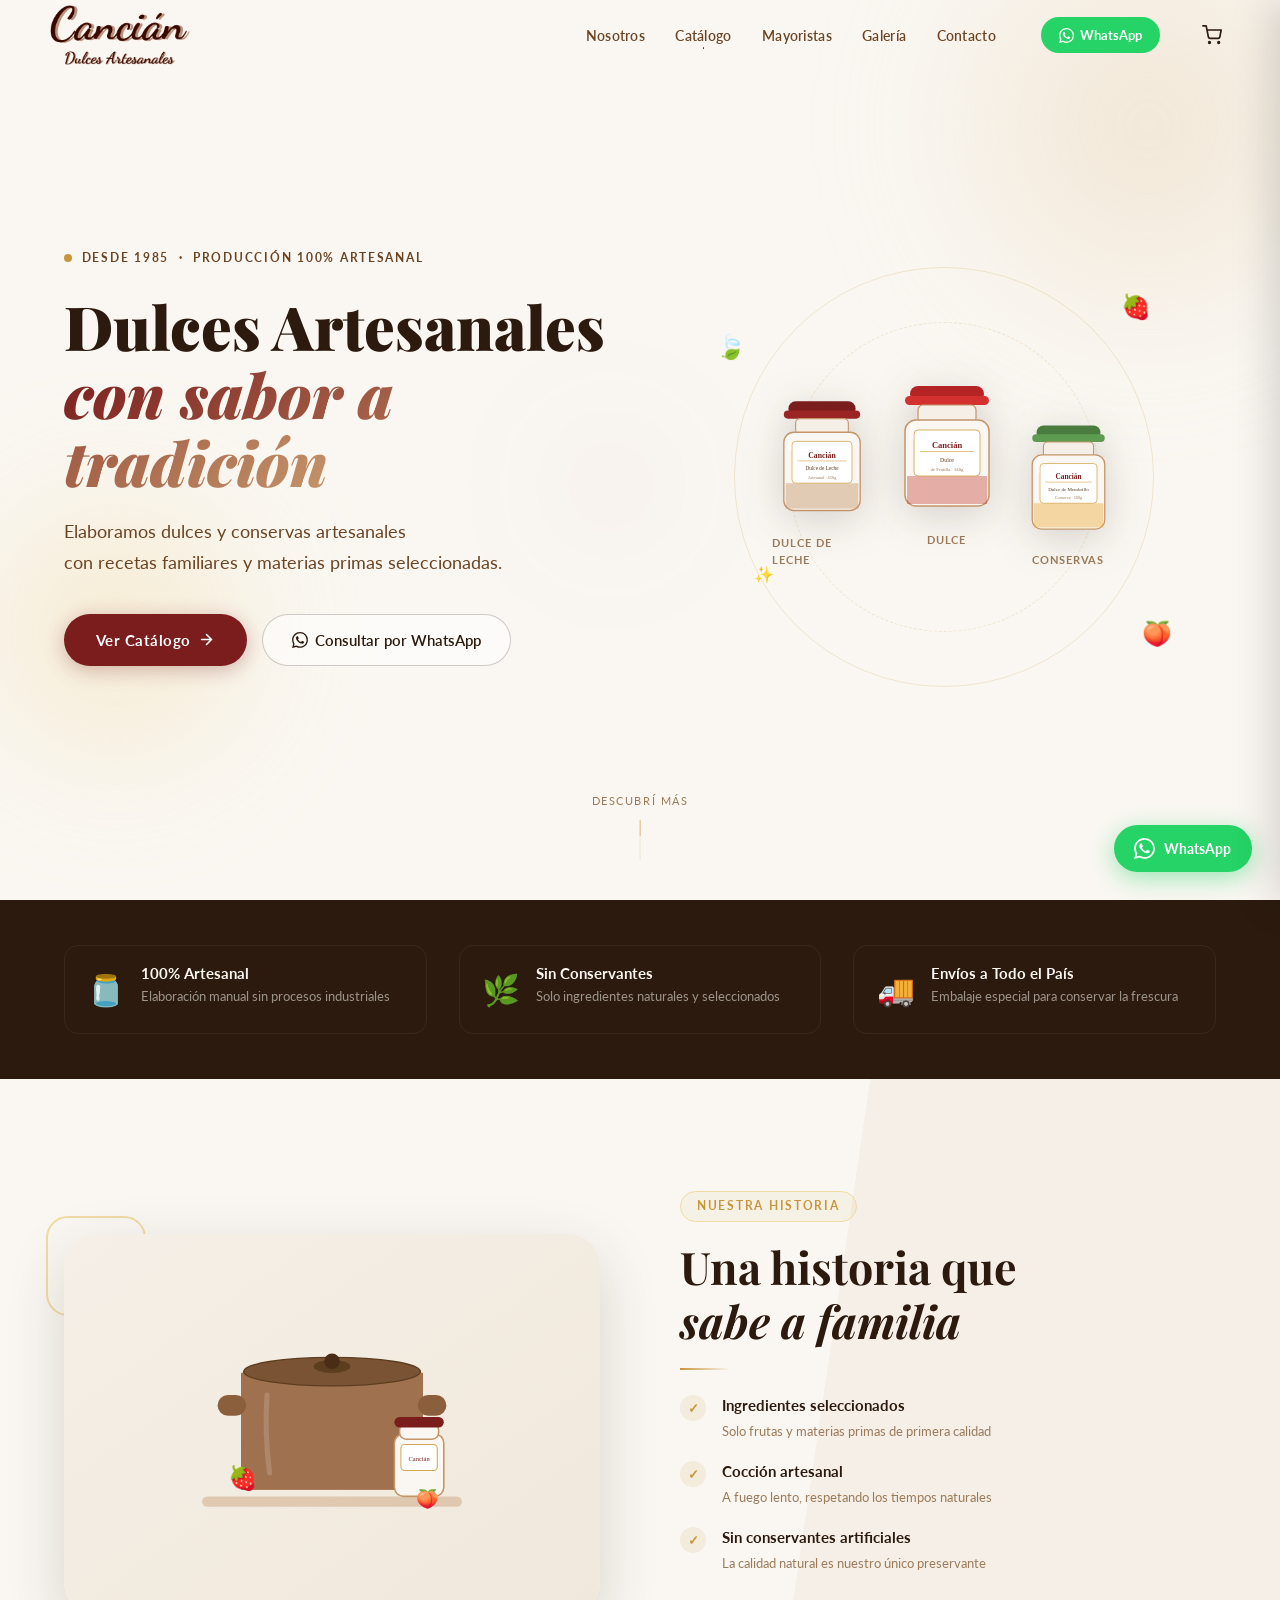
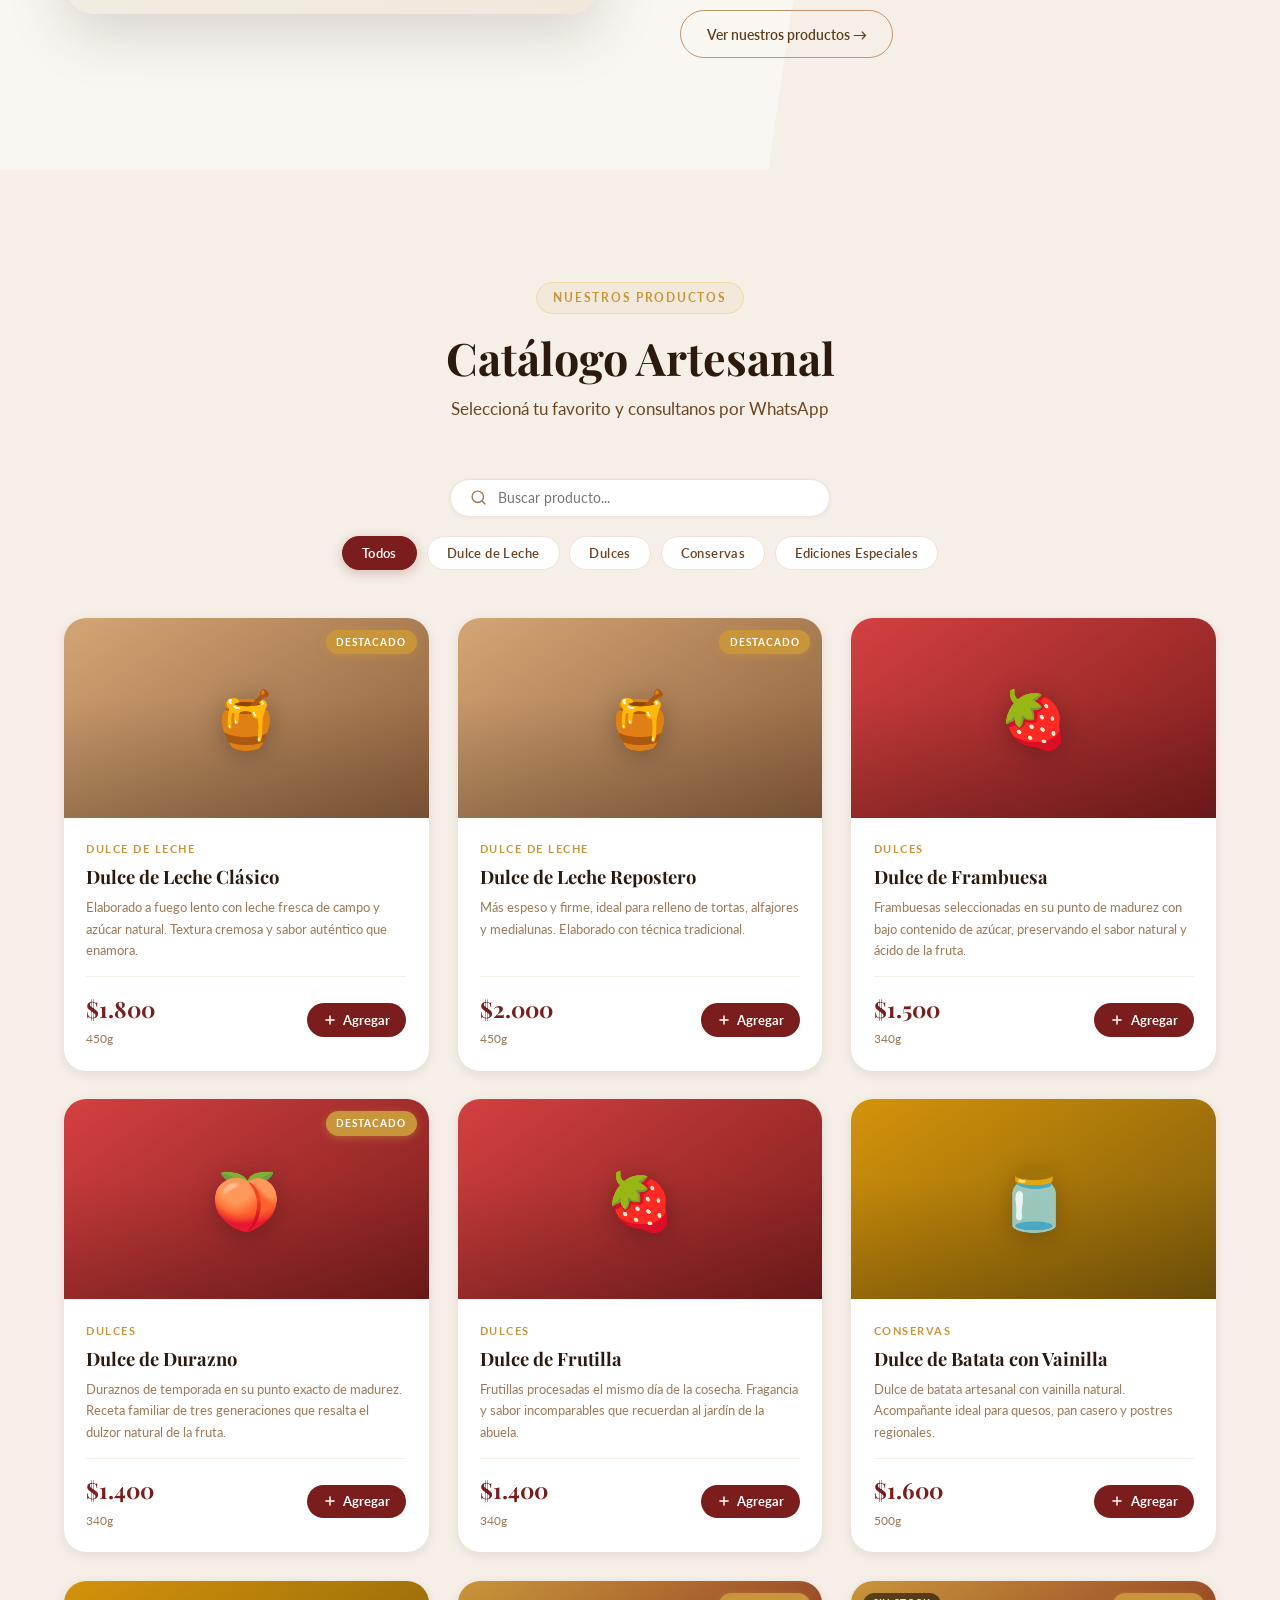
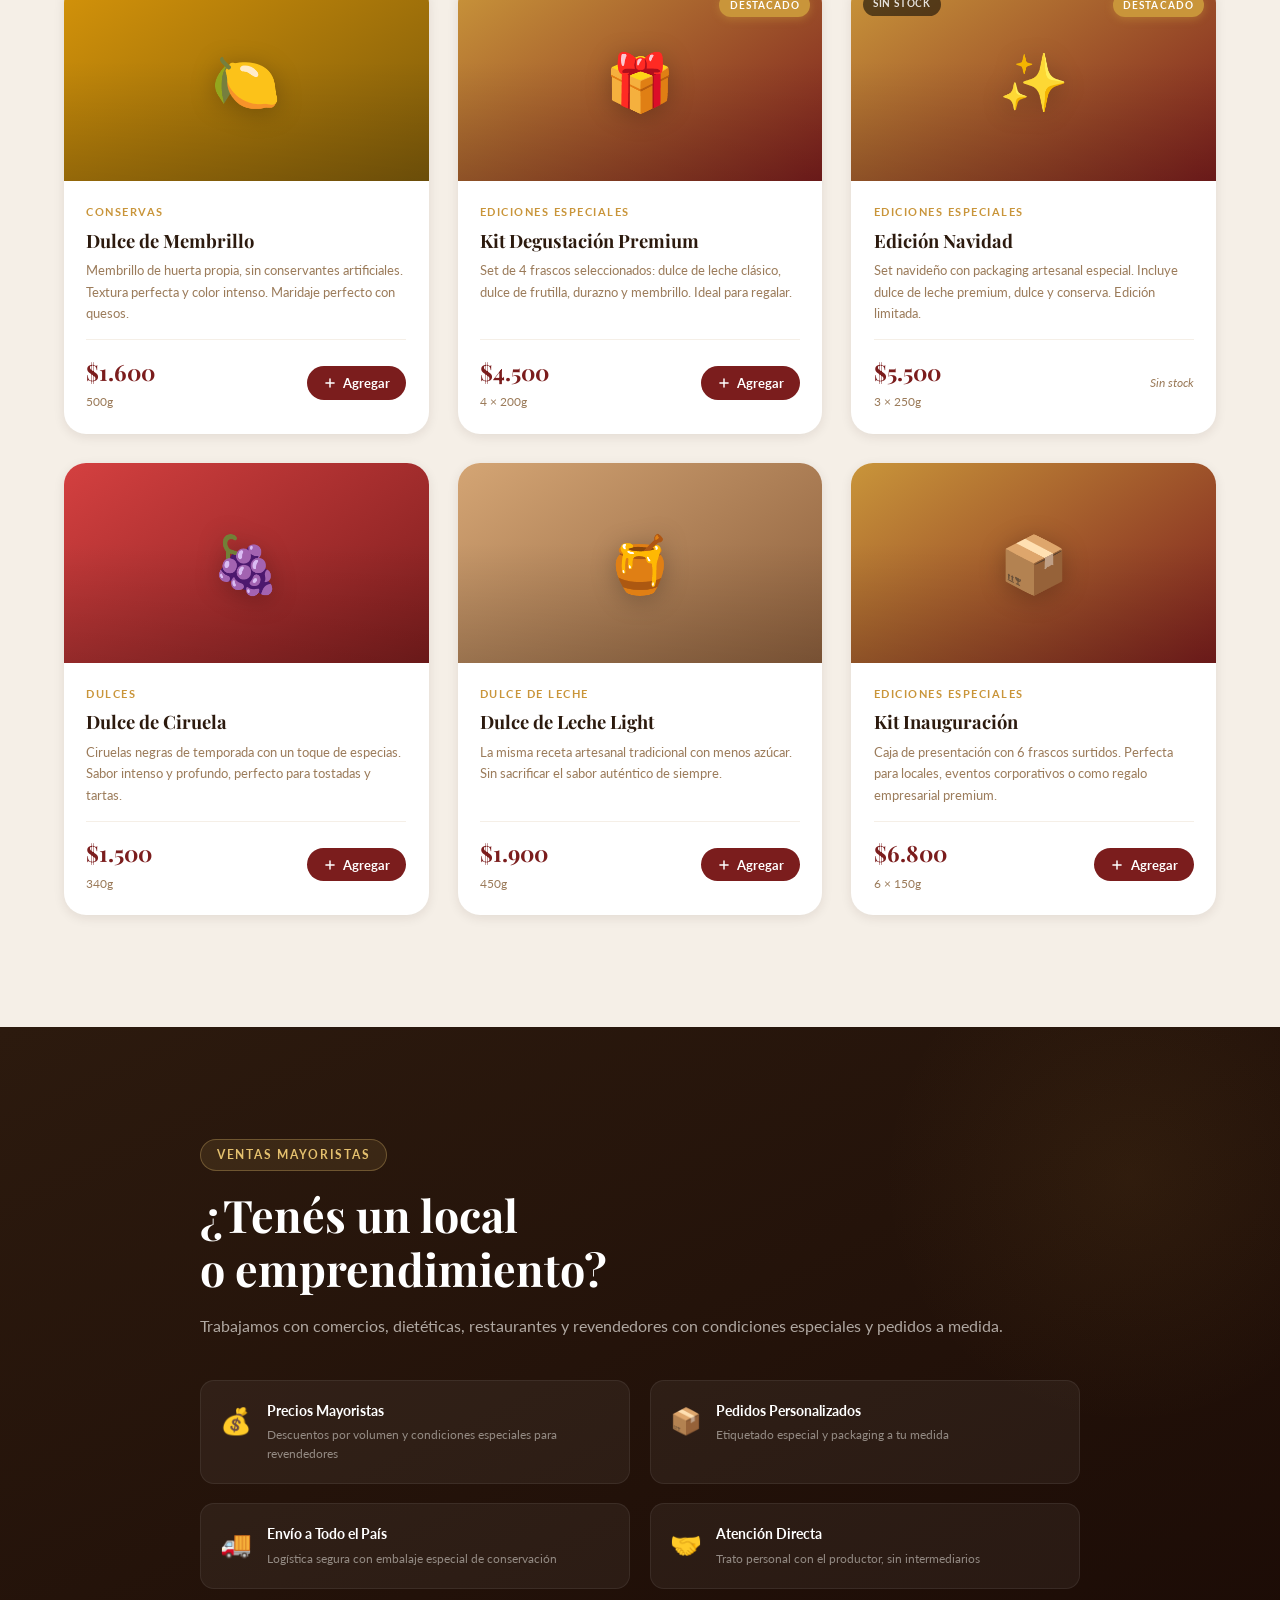
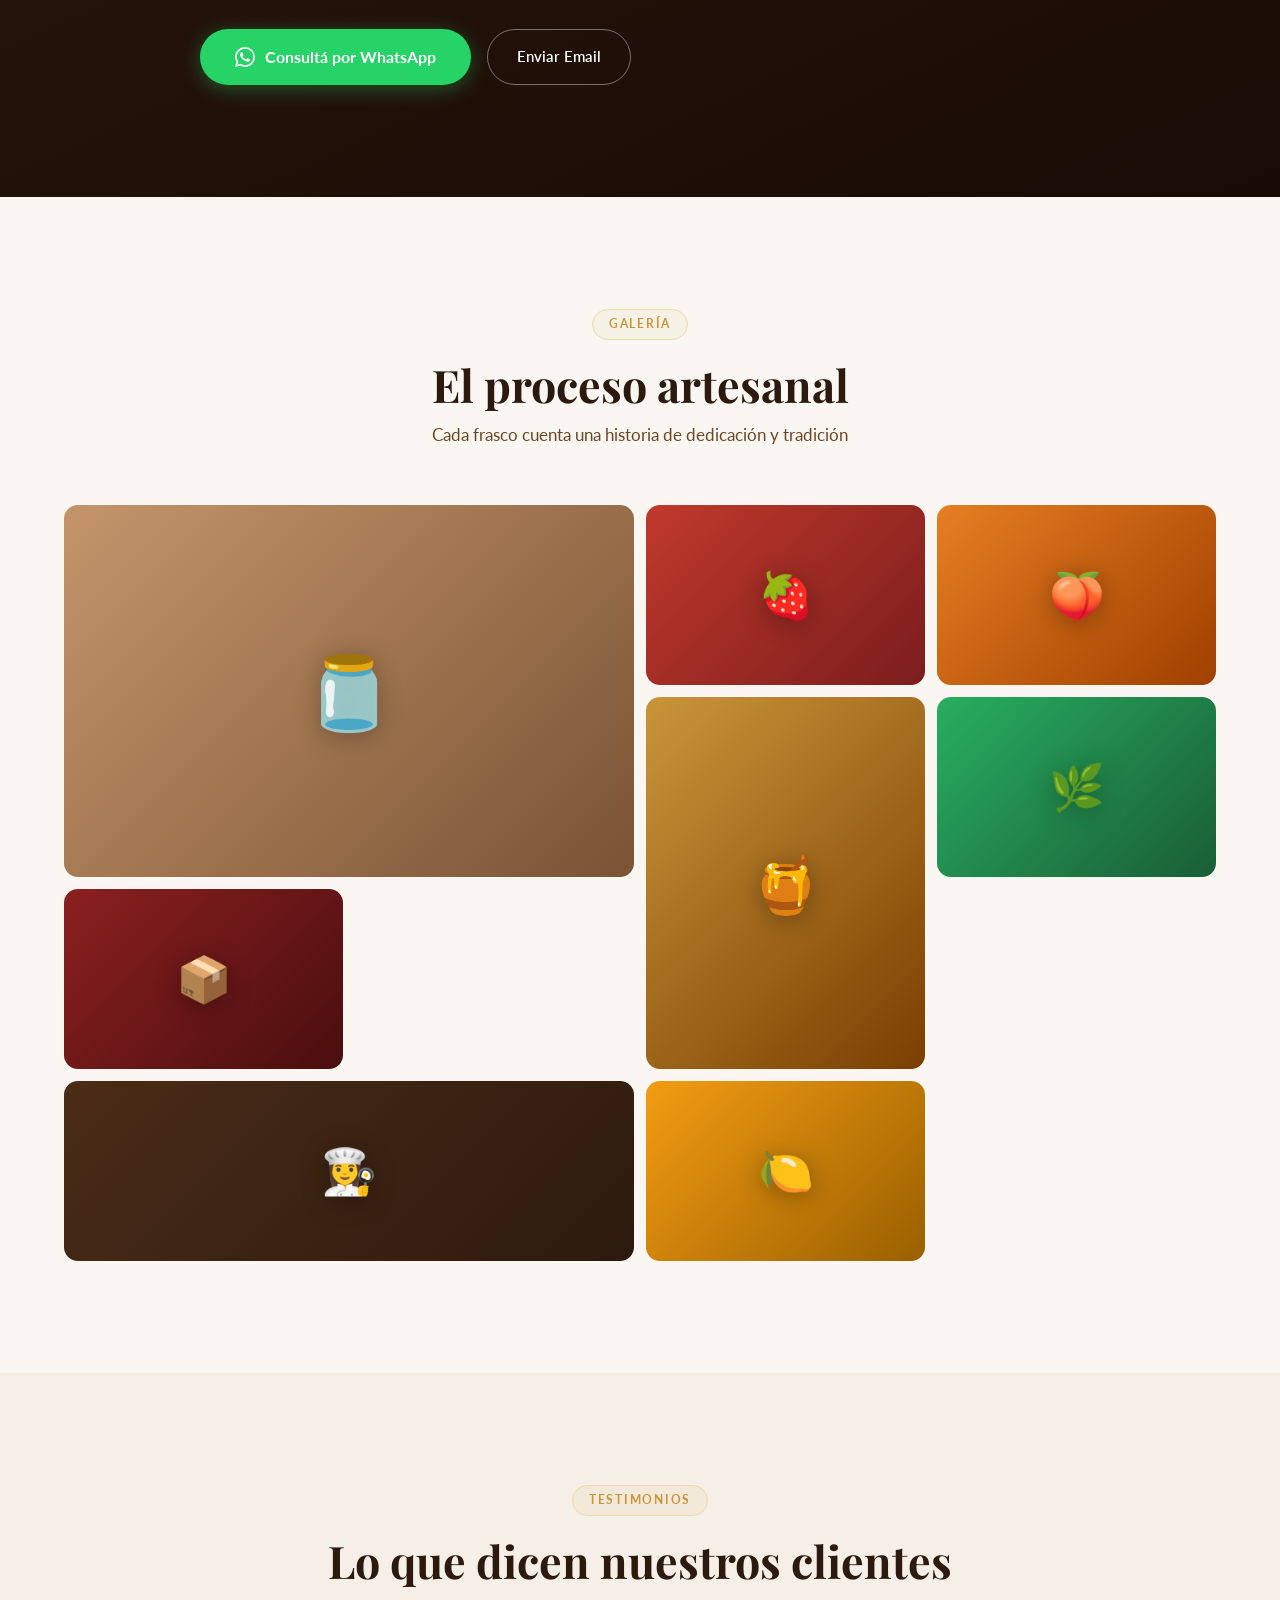
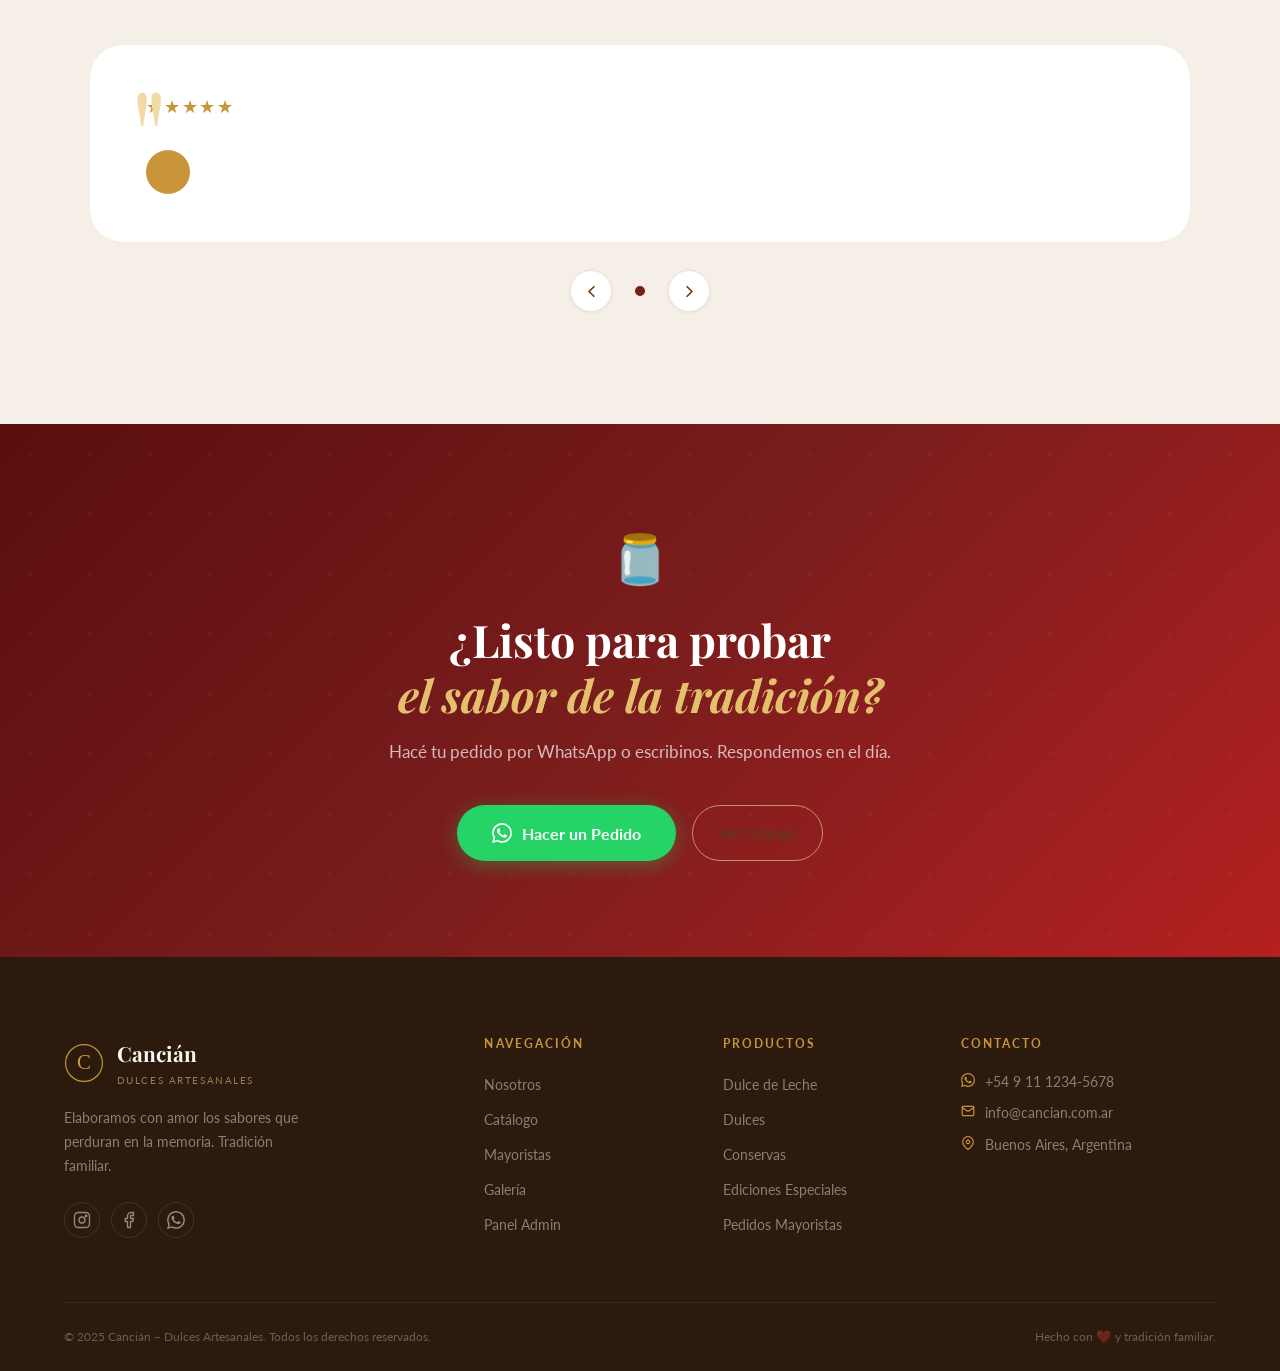
==== commit d8094c75: "Ajustar footer y corregir menú móvil Quita la mención "desde 1985" del footer y arregla el menú hamb" ====
--- a/index.html
+++ b/index.html
@@ -450,7 +450,7 @@
                         <span class="f-brand-sub">Dulces Artesanales</span>
                     </div>
                 </div>
-                <p>Elaboramos con amor los sabores que perduran en la memoria. Tradición familiar desde 1985.</p>
+                <p>Elaboramos con amor los sabores que perduran en la memoria. Tradición familiar.</p>
                 <div class="footer-social">
                     <a href="#" aria-label="Instagram" class="soc-link">
                         <svg viewBox="0 0 24 24" width="18" height="18" fill="none" stroke="currentColor" stroke-width="1.8" xmlns="http://www.w3.org/2000/svg"><rect x="2" y="2" width="20" height="20" rx="5"/><circle cx="12" cy="12" r="4"/><circle cx="17.5" cy="6.5" r="0.8" fill="currentColor"/></svg>
@@ -502,8 +502,7 @@
                         <span>Buenos Aires, Argentina</span>
                     </li>
                     <li>
-                        <svg viewBox="0 0 24 24" width="14" height="14" fill="none" stroke="currentColor" stroke-width="2" xmlns="http://www.w3.org/2000/svg"><circle cx="12" cy="12" r="10"/><polyline points="12,6 12,12 16,14" stroke-linecap="round"/></svg>
-                        <span>Lun – Sáb: 9 a 18hs</span>
+                        
                     </li>
                 </ul>
             </div>
--- a/style.css
+++ b/style.css
@@ -987,18 +987,18 @@
   /* Nav mobile */
   .nav-links {
     position: fixed;
-    top: var(--nav-h); left: 0; right: 0;
+    top: 0; left: 0; right: 0;
     background: rgba(250,247,242,.97);
     backdrop-filter: blur(12px);
     flex-direction: column; align-items: center;
     padding: 1.5rem 2rem 2rem;
     gap: 0;
-    transform: translateY(-110%);
+    transform: translateY(calc(-100% - var(--nav-h)));
     transition: transform .38s cubic-bezier(.4,0,.2,1);
     box-shadow: var(--shadow-md);
     z-index: 799;
   }
-  .nav-links.open { transform: translateY(0); }
+  .nav-links.open { transform: translateY(var(--nav-h)); }
   .nav-link { padding: .8rem 1.5rem; font-size: 1rem; width: 100%; text-align: center; }
   .btn-nav-wa { display: none; }
   .nav-toggle { display: flex; }
